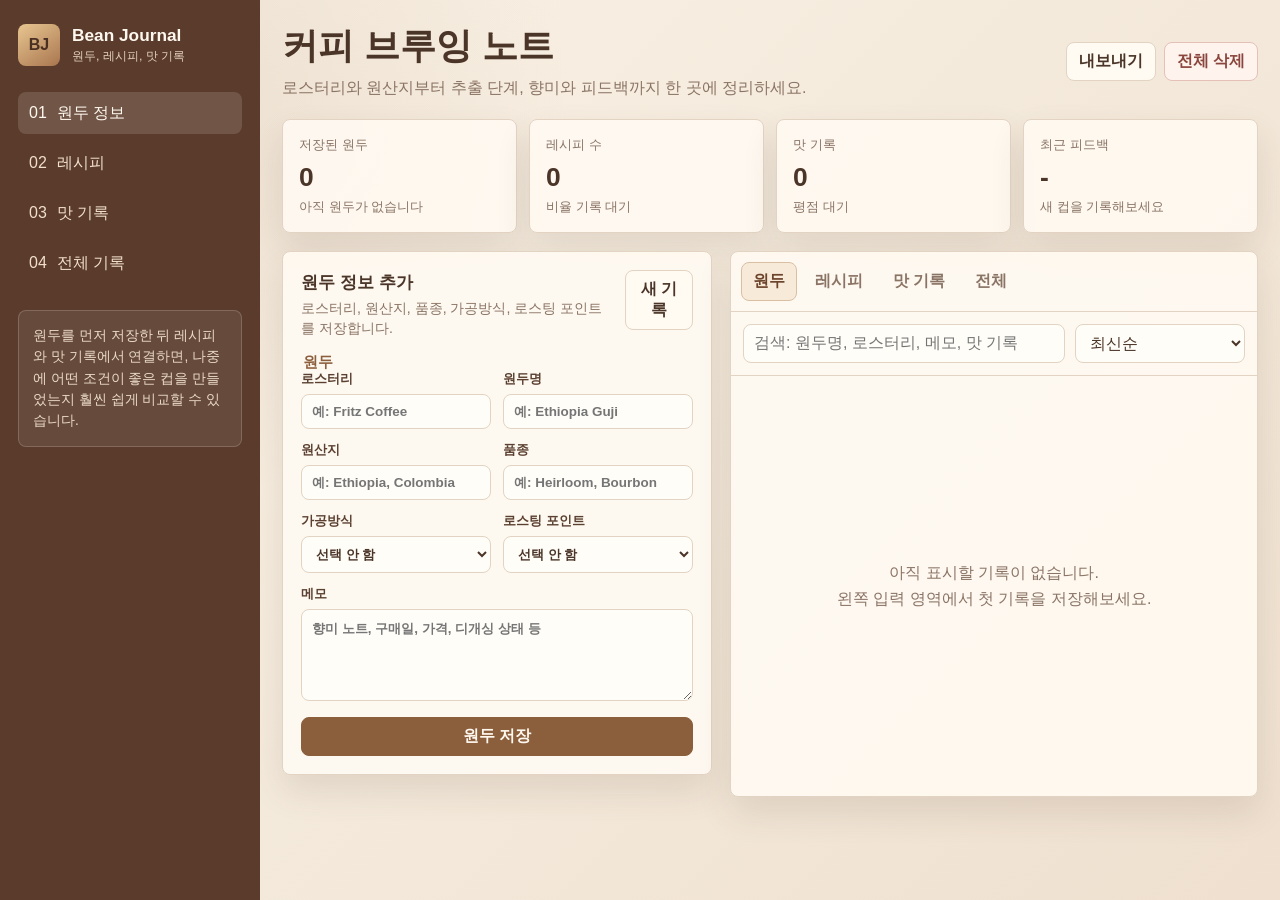
==== index.html @ d9f664e4 "Rename index2.html to index.html" ====
<!DOCTYPE html>
<html lang="ko">
<head>
  <meta charset="UTF-8" />
  <meta name="viewport" content="width=device-width, initial-scale=1.0" />
  <title>Bean Journal - 커피 기록장</title>
  <style>
    :root {
      color-scheme: light;
      --ink: #4b3528;
      --muted: #8a7465;
      --line: #e3d3c2;
      --paper: #fffaf2;
      --wash: #f5ebdd;
      --navy: #5a3b2c;
      --teal: #8b5e3c;
      --green: #6d7b4b;
      --amber: #b8874a;
      --rose: #a96d60;
      --blue: #7d715f;
      --shadow: 0 16px 34px rgba(82, 56, 39, 0.12);
      font-family: "Segoe UI", "Noto Sans KR", Arial, sans-serif;
    }

    * {
      box-sizing: border-box;
    }

    body {
      margin: 0;
      min-height: 100vh;
      background:
        radial-gradient(circle at 12% 10%, rgba(139, 94, 60, 0.12), transparent 30%),
        linear-gradient(135deg, #fbf3e7 0%, #f4eadc 48%, #efe0cf 100%);
      color: var(--ink);
    }

    button,
    input,
    select,
    textarea {
      font: inherit;
    }

    button {
      cursor: pointer;
    }

    .app {
      display: grid;
      grid-template-columns: 260px 1fr;
      min-height: 100vh;
    }

    aside {
      position: sticky;
      top: 0;
      height: 100vh;
      padding: 24px 18px;
      background: var(--navy);
      color: #fff8ef;
    }

    .brand {
      display: flex;
      align-items: center;
      gap: 12px;
      margin-bottom: 26px;
    }

    .brand-mark {
      display: grid;
      place-items: center;
      width: 42px;
      height: 42px;
      border-radius: 8px;
      background: linear-gradient(145deg, #e8c691, #a9764f);
      color: #4a3022;
      font-weight: 900;
    }

    .brand strong {
      display: block;
      font-size: 1.08rem;
    }

    .brand span {
      display: block;
      margin-top: 2px;
      color: #e4d1be;
      font-size: 0.78rem;
    }

    nav {
      display: grid;
      gap: 8px;
    }

    .nav-button {
      display: grid;
      grid-template-columns: 28px 1fr;
      align-items: center;
      width: 100%;
      min-height: 42px;
      border: 0;
      border-radius: 8px;
      padding: 9px 11px;
      background: transparent;
      color: #f1dfcc;
      text-align: left;
    }

    .nav-button:hover,
    .nav-button.active {
      background: rgba(255, 248, 239, 0.14);
      color: #fff8ef;
    }

    .side-note {
      margin-top: 26px;
      padding: 14px;
      border: 1px solid rgba(255, 248, 239, 0.18);
      border-radius: 8px;
      background: rgba(255, 248, 239, 0.08);
      color: #ead9c7;
      font-size: 0.86rem;
      line-height: 1.55;
    }

    main {
      min-width: 0;
      padding: 22px;
    }

    .topbar {
      display: grid;
      grid-template-columns: 1fr auto;
      gap: 16px;
      align-items: center;
      margin-bottom: 18px;
    }

    h1,
    h2,
    h3,
    p {
      margin-top: 0;
    }

    h1 {
      margin-bottom: 5px;
      font-size: clamp(1.65rem, 3vw, 2.25rem);
      letter-spacing: 0;
    }

    .subtitle {
      margin-bottom: 0;
      color: var(--muted);
      line-height: 1.55;
    }

    .actions {
      display: flex;
      flex-wrap: wrap;
      justify-content: flex-end;
      gap: 8px;
    }

    .button {
      min-height: 38px;
      border: 1px solid var(--line);
      border-radius: 8px;
      padding: 8px 12px;
      background: var(--paper);
      color: var(--ink);
      font-weight: 700;
    }

    .button.primary {
      border-color: var(--teal);
      background: var(--teal);
      color: #fff8ef;
    }

    .button.danger {
      border-color: #e4c0b8;
      background: #fff3ee;
      color: #8a463c;
    }

    .dashboard {
      display: grid;
      grid-template-columns: repeat(4, minmax(0, 1fr));
      gap: 12px;
      margin-bottom: 18px;
    }

    .metric {
      min-height: 104px;
      padding: 16px;
      border: 1px solid var(--line);
      border-radius: 8px;
      background: rgba(255, 250, 242, 0.9);
      box-shadow: var(--shadow);
    }

    .metric span {
      display: block;
      color: var(--muted);
      font-size: 0.82rem;
    }

    .metric strong {
      display: block;
      margin-top: 8px;
      font-size: 1.65rem;
    }

    .metric small {
      display: block;
      margin-top: 5px;
      color: var(--muted);
      line-height: 1.35;
    }

    .workspace {
      display: grid;
      grid-template-columns: minmax(320px, 430px) 1fr;
      gap: 18px;
      align-items: start;
    }

    .panel,
    .list-panel {
      border: 1px solid var(--line);
      border-radius: 8px;
      background: rgba(255, 250, 242, 0.94);
      box-shadow: var(--shadow);
    }

    .panel {
      padding: 18px;
    }

    .panel-header {
      display: flex;
      align-items: flex-start;
      justify-content: space-between;
      gap: 12px;
      margin-bottom: 14px;
    }

    .panel-header h2 {
      margin-bottom: 4px;
      font-size: 1.08rem;
    }

    .panel-header p {
      margin-bottom: 0;
      color: var(--muted);
      font-size: 0.88rem;
      line-height: 1.45;
    }

    form {
      display: grid;
      gap: 16px;
    }

    fieldset {
      display: grid;
      grid-template-columns: repeat(2, minmax(0, 1fr));
      gap: 12px;
      margin: 0;
      padding: 0;
      border: 0;
    }

    legend {
      grid-column: 1 / -1;
      margin-bottom: -2px;
      color: var(--teal);
      font-weight: 800;
      font-size: 0.92rem;
    }

    label {
      display: grid;
      gap: 6px;
      color: #5b4031;
      font-size: 0.84rem;
      font-weight: 700;
    }

    input,
    select,
    textarea {
      width: 100%;
      border: 1px solid var(--line);
      border-radius: 8px;
      padding: 9px 10px;
      background: #fffdf8;
      color: var(--ink);
      outline: none;
    }

    textarea {
      min-height: 92px;
      resize: vertical;
      line-height: 1.5;
    }

    input:focus,
    select:focus,
    textarea:focus {
      border-color: var(--teal);
      box-shadow: 0 0 0 3px rgba(139, 94, 60, 0.14);
    }

    .wide {
      grid-column: 1 / -1;
    }

    .range-row {
      display: grid;
      grid-template-columns: 1fr 44px;
      gap: 10px;
      align-items: center;
    }

    .grind-row {
      display: grid;
      grid-template-columns: 1fr 24px 1fr auto;
      gap: 8px;
      align-items: center;
    }

    .grind-row span {
      color: var(--muted);
      font-weight: 800;
    }

    .grind-row .tilde {
      text-align: center;
    }

    input[type="range"] {
      padding: 0;
      accent-color: var(--teal);
    }

    .step-builder {
      display: grid;
      gap: 10px;
    }

    .step-row {
      display: grid;
      grid-template-columns: 96px 96px 1fr 38px;
      gap: 8px;
      align-items: center;
    }

    .step-row input {
      min-width: 0;
    }

    .step-preview {
      min-height: 48px;
      border: 1px dashed #d9bfa4;
      border-radius: 8px;
      padding: 10px;
      background: #fff7ec;
      color: var(--muted);
      font-size: 0.86rem;
      line-height: 1.55;
      white-space: pre-line;
    }

    .step-tools {
      display: flex;
      flex-wrap: wrap;
      gap: 8px;
    }

    .tabs {
      display: flex;
      gap: 6px;
      padding: 10px;
      border-bottom: 1px solid var(--line);
    }

    .tab {
      border: 1px solid transparent;
      border-radius: 8px;
      padding: 8px 11px;
      background: transparent;
      color: var(--muted);
      font-weight: 800;
    }

    .tab.active {
      border-color: #d9bfa4;
      background: #f8ead8;
      color: #6c442c;
    }

    .list-tools {
      display: grid;
      grid-template-columns: 1fr 170px;
      gap: 10px;
      padding: 12px;
      border-bottom: 1px solid var(--line);
    }

    .entry-list {
      display: grid;
      gap: 10px;
      padding: 12px;
      max-height: calc(100vh - 302px);
      min-height: 420px;
      overflow: auto;
    }

    .entry {
      display: grid;
      gap: 10px;
      border: 1px solid var(--line);
      border-radius: 8px;
      padding: 13px;
      background: #fffaf2;
    }

    .entry-top {
      display: flex;
      align-items: flex-start;
      justify-content: space-between;
      gap: 12px;
    }

    .entry h3 {
      margin-bottom: 4px;
      font-size: 1rem;
    }

    .entry p {
      margin-bottom: 0;
      color: var(--muted);
      font-size: 0.88rem;
      line-height: 1.5;
    }

    .steps-output {
      white-space: pre-line;
    }

    .tags {
      display: flex;
      flex-wrap: wrap;
      gap: 6px;
    }

    .tag {
      border-radius: 999px;
      padding: 4px 8px;
      background: #f4eadc;
      color: #6a4d3b;
      font-size: 0.75rem;
      font-weight: 800;
    }

    .tag.green {
      background: #eef2e4;
      color: #5f6e3f;
    }

    .tag.amber {
      background: #fff1dc;
      color: #8d5d22;
    }

    .tag.rose {
      background: #fff0eb;
      color: #955448;
    }

    .entry-actions {
      display: flex;
      flex-wrap: wrap;
      justify-content: flex-end;
      gap: 6px;
    }

    .mini-button {
      min-width: 34px;
      min-height: 32px;
      border: 1px solid var(--line);
      border-radius: 8px;
      background: var(--paper);
      color: #5a3b2c;
      font-weight: 800;
    }

    .empty {
      display: grid;
      place-items: center;
      min-height: 280px;
      padding: 26px;
      color: var(--muted);
      text-align: center;
      line-height: 1.6;
    }

    .hidden {
      display: none !important;
    }

    @media (max-width: 1120px) {
      .app {
        grid-template-columns: 1fr;
      }

      aside {
        position: static;
        height: auto;
      }

      nav {
        grid-template-columns: repeat(4, minmax(0, 1fr));
      }

      .side-note {
        display: none;
      }

      .workspace {
        grid-template-columns: 1fr;
      }

      .entry-list {
        max-height: none;
      }
    }

    @media (max-width: 760px) {
      main {
        padding: 16px;
      }

      .topbar,
      .dashboard,
      .list-tools,
      fieldset,
      .grind-row,
      .step-row {
        grid-template-columns: 1fr;
      }

      nav {
        grid-template-columns: repeat(2, minmax(0, 1fr));
      }

      .actions {
        justify-content: stretch;
      }

      .button,
      .nav-button {
        width: 100%;
      }
    }
  </style>
</head>
<body>
  <div class="app">
    <aside>
      <div class="brand">
        <div class="brand-mark">BJ</div>
        <div>
          <strong>Bean Journal</strong>
          <span>원두, 레시피, 맛 기록</span>
        </div>
      </div>
      <nav aria-label="기록 유형">
        <button class="nav-button active" type="button" data-view="beans"><span>01</span><span>원두 정보</span></button>
        <button class="nav-button" type="button" data-view="recipes"><span>02</span><span>레시피</span></button>
        <button class="nav-button" type="button" data-view="tastings"><span>03</span><span>맛 기록</span></button>
        <button class="nav-button" type="button" data-view="all"><span>04</span><span>전체 기록</span></button>
      </nav>
      <div class="side-note">
        원두를 먼저 저장한 뒤 레시피와 맛 기록에서 연결하면, 나중에 어떤 조건이 좋은 컵을 만들었는지 훨씬 쉽게 비교할 수 있습니다.
      </div>
    </aside>

    <main>
      <div class="topbar">
        <div>
          <h1>커피 브루잉 노트</h1>
          <p class="subtitle">로스터리와 원산지부터 추출 단계, 향미와 피드백까지 한 곳에 정리하세요.</p>
        </div>
        <div class="actions">
          <button class="button" type="button" id="exportButton">내보내기</button>
          <button class="button danger" type="button" id="clearButton">전체 삭제</button>
        </div>
      </div>

      <section class="dashboard" aria-label="요약">
        <div class="metric">
          <span>저장된 원두</span>
          <strong id="beanCount">0</strong>
          <small id="latestBean">아직 원두가 없습니다</small>
        </div>
        <div class="metric">
          <span>레시피 수</span>
          <strong id="recipeCount">0</strong>
          <small id="favoriteRatio">비율 기록 대기</small>
        </div>
        <div class="metric">
          <span>맛 기록</span>
          <strong id="tastingCount">0</strong>
          <small id="avgScore">평점 대기</small>
        </div>
        <div class="metric">
          <span>최근 피드백</span>
          <strong id="latestScore">-</strong>
          <small id="latestFeedback">새 컵을 기록해보세요</small>
        </div>
      </section>

      <section class="workspace">
        <section class="panel" id="formPanel">
          <div class="panel-header">
            <div>
              <h2 id="formTitle">원두 정보 추가</h2>
              <p id="formHelp">로스터리, 원산지, 품종, 가공방식, 로스팅 포인트를 저장합니다.</p>
            </div>
            <button class="button" type="button" id="newButton">새 기록</button>
          </div>

          <form id="beanForm" data-form="beans">
            <fieldset>
              <legend>원두</legend>
              <label>로스터리
                <input name="roastery" required placeholder="예: Fritz Coffee" />
              </label>
              <label>원두명
                <input name="beanName" required placeholder="예: Ethiopia Guji" />
              </label>
              <label>원산지
                <input name="origin" placeholder="예: Ethiopia, Colombia" />
              </label>
              <label>품종
                <input name="variety" placeholder="예: Heirloom, Bourbon" />
              </label>
              <label>가공방식
                <select name="process">
                  <option value="">선택 안 함</option>
                  <option>Washed</option>
                  <option>Natural</option>
                  <option>Honey</option>
                  <option>Anaerobic</option>
                  <option>Carbonic Maceration</option>
                  <option>Blend</option>
                </select>
              </label>
              <label>로스팅 포인트
                <select name="roastPoint">
                  <option value="">선택 안 함</option>
                  <option>Light</option>
                  <option>Light-Medium</option>
                  <option>Medium</option>
                  <option>Medium-Dark</option>
                  <option>Dark</option>
                </select>
              </label>
              <label class="wide">메모
                <textarea name="notes" placeholder="향미 노트, 구매일, 가격, 디개싱 상태 등"></textarea>
              </label>
            </fieldset>
            <button class="button primary" type="submit">원두 저장</button>
          </form>

          <form id="recipeForm" data-form="recipes" class="hidden">
            <fieldset>
              <legend>추출 조건</legend>
              <label class="wide">연결 원두
                <select name="beanId" id="recipeBeanSelect"></select>
              </label>
              <label>드리퍼
                <input name="dripper" required placeholder="예: V60, Origami" />
              </label>
              <label>필터
                <input name="filter" placeholder="예: Cafec Abaca" />
              </label>
              <label>원두량 g
                <input name="coffeeDose" type="number" min="0" step="0.1" placeholder="15" />
              </label>
              <label>물량 g
                <input name="waterAmount" type="number" min="0" step="1" placeholder="240" />
              </label>
              <label>비율
                <input name="ratio" id="ratioInput" placeholder="원두량과 물량 입력 시 자동 계산" readonly />
              </label>
              <label>분쇄도
                <div class="grind-row">
                  <input name="grindMin" type="number" min="0" step="10" placeholder="000" aria-label="최소 마이크론" />
                  <span class="tilde">~</span>
                  <input name="grindMax" type="number" min="0" step="10" placeholder="000" aria-label="최대 마이크론" />
                  <span>마이크론</span>
                </div>
              </label>
              <label>물온도 C
                <input name="waterTemp" type="number" min="0" max="100" step="1" placeholder="92" />
              </label>
              <div class="wide step-builder">
                <label>추출 단계</label>
                <div id="recipeSteps"></div>
                <div class="step-tools">
                  <button class="button" type="button" id="addStepButton">단계 추가</button>
                </div>
                <div class="step-preview" id="stepsPreview">시간과 물양을 입력하면 추출 단계가 자동으로 만들어집니다.</div>
                <textarea name="steps" id="stepsText" class="hidden"></textarea>
              </div>
            </fieldset>
            <button class="button primary" type="submit">레시피 저장</button>
          </form>

          <form id="tastingForm" data-form="tastings" class="hidden">
            <fieldset>
              <legend>맛과 피드백</legend>
              <label>연결 원두
                <select name="beanId" id="tastingBeanSelect"></select>
              </label>
              <label>연결 레시피
                <select name="recipeId" id="tastingRecipeSelect"></select>
              </label>
              <label>추출일
                <input name="date" type="date" />
              </label>
              <label>평점
                <div class="range-row">
                  <input name="score" type="range" min="1" max="10" value="7" id="scoreRange" />
                  <strong id="scoreValue">7</strong>
                </div>
              </label>
              <label class="wide">맛 기록
                <textarea name="flavor" required placeholder="산미, 단맛, 바디, 후미, 향미를 자유롭게 기록"></textarea>
              </label>
              <label class="wide">피드백
                <textarea name="feedback" placeholder="다음 추출에서 바꿀 점: 분쇄도, 온도, 물줄기, 비율 등"></textarea>
              </label>
            </fieldset>
            <button class="button primary" type="submit">맛 기록 저장</button>
          </form>
        </section>

        <section class="list-panel">
          <div class="tabs" role="tablist" aria-label="목록 필터">
            <button class="tab active" type="button" data-tab="beans">원두</button>
            <button class="tab" type="button" data-tab="recipes">레시피</button>
            <button class="tab" type="button" data-tab="tastings">맛 기록</button>
            <button class="tab" type="button" data-tab="all">전체</button>
          </div>
          <div class="list-tools">
            <input id="searchInput" type="search" placeholder="검색: 원두명, 로스터리, 메모, 맛 기록" />
            <select id="sortSelect">
              <option value="newest">최신순</option>
              <option value="oldest">오래된순</option>
              <option value="score">평점 높은순</option>
              <option value="name">이름순</option>
            </select>
          </div>
          <div class="entry-list" id="entryList"></div>
        </section>
      </section>
    </main>
  </div>

  <script>
    const STORAGE_KEY = "bean-journal-v1";

    const initialData = {
      beans: [],
      recipes: [],
      tastings: []
    };

    let state = loadState();
    let activeView = "beans";
    let editing = { type: null, id: null };

    const forms = {
      beans: document.getElementById("beanForm"),
      recipes: document.getElementById("recipeForm"),
      tastings: document.getElementById("tastingForm")
    };

    const recipeSteps = document.getElementById("recipeSteps");
    const stepsText = document.getElementById("stepsText");
    const stepsPreview = document.getElementById("stepsPreview");

    const formText = {
      beans: {
        title: "원두 정보 추가",
        help: "로스터리, 원산지, 품종, 가공방식, 로스팅 포인트를 저장합니다."
      },
      recipes: {
        title: "레시피 추가",
        help: "드리퍼, 필터, 비율, 분쇄도, 물온도와 추출 단계를 기록합니다."
      },
      tastings: {
        title: "맛 기록 추가",
        help: "추출 결과의 맛, 평점, 다음에 바꿀 피드백을 남깁니다."
      },
      all: {
        title: "전체 기록 보기",
        help: "왼쪽 메뉴에서 기록 유형을 선택해 새 항목을 추가할 수 있습니다."
      }
    };

    function loadState() {
      try {
        const saved = JSON.parse(localStorage.getItem(STORAGE_KEY));
        return saved ? { ...initialData, ...saved } : structuredClone(initialData);
      } catch {
        return structuredClone(initialData);
      }
    }

    function saveState() {
      localStorage.setItem(STORAGE_KEY, JSON.stringify(state));
    }

    function uid() {
      return `${Date.now()}-${Math.random().toString(16).slice(2)}`;
    }

    function getBean(id) {
      return state.beans.find((bean) => bean.id === id);
    }

    function getRecipe(id) {
      return state.recipes.find((recipe) => recipe.id === id);
    }

    function getBeanLabel(id) {
      const bean = getBean(id);
      return bean ? `${bean.roastery} · ${bean.beanName}` : "연결 원두 없음";
    }

    function setActiveView(view) {
      activeView = view;
      document.querySelectorAll(".nav-button").forEach((button) => {
        button.classList.toggle("active", button.dataset.view === view);
      });
      document.querySelectorAll(".tab").forEach((button) => {
        button.classList.toggle("active", button.dataset.tab === view);
      });

      const formView = view === "all" ? "beans" : view;
      Object.entries(forms).forEach(([type, form]) => {
        form.classList.toggle("hidden", type !== formView || view === "all");
      });

      document.getElementById("formTitle").textContent = formText[view].title;
      document.getElementById("formHelp").textContent = formText[view].help;
      document.getElementById("newButton").classList.toggle("hidden", view === "all");
      editing = { type: null, id: null };
      resetForms();
      render();
    }

    function resetForms() {
      Object.values(forms).forEach((form) => form.reset());
      document.getElementById("scoreRange").value = 7;
      document.getElementById("scoreValue").textContent = "7";
      forms.tastings.elements.date.valueAsDate = new Date();
      setRecipeSteps([{ time: "0:00", water: "", note: "뜸" }]);
      editing = { type: null, id: null };
      updateSelects();
      updateSubmitLabels();
    }

    function createStepRow(step = {}) {
      const row = document.createElement("div");
      row.className = "step-row";
      row.innerHTML = `
        <input type="text" inputmode="numeric" data-step-time placeholder="시간 0:30" value="${escapeHtml(step.time || "")}" aria-label="단계 시간" />
        <input type="number" min="0" step="1" data-step-water placeholder="물양 g" value="${escapeHtml(step.water || "")}" aria-label="단계 물양" />
        <input type="text" data-step-note placeholder="메모 선택: 뜸, 1차 푸어" value="${escapeHtml(step.note || "")}" aria-label="단계 메모" />
        <button class="mini-button" type="button" data-action="remove-step" title="단계 삭제">삭제</button>
      `;
      recipeSteps.appendChild(row);
      updateStepsPreview();
    }

    function setRecipeSteps(steps = []) {
      recipeSteps.innerHTML = "";
      const normalized = steps.length ? steps : [{ time: "0:00", water: "", note: "뜸" }];
      normalized.forEach(createStepRow);
      updateStepsPreview();
    }

    function collectRecipeSteps() {
      return [...recipeSteps.querySelectorAll(".step-row")]
        .map((row) => ({
          time: row.querySelector("[data-step-time]").value.trim(),
          water: row.querySelector("[data-step-water]").value.trim(),
          note: row.querySelector("[data-step-note]").value.trim()
        }))
        .filter((step) => step.time || step.water || step.note);
    }

    function stepToText(step, index) {
      const time = step.time || `단계 ${index + 1}`;
      const water = step.water ? `${step.water}g` : "물양 미입력";
      const note = step.note ? ` ${step.note}` : "";
      return `${time} ${water}${note}`;
    }

    function stepsToText(steps) {
      return steps.map(stepToText).join("\n");
    }

    function updateStepsPreview() {
      const steps = collectRecipeSteps();
      const text = stepsToText(steps);
      stepsText.value = text;
      stepsPreview.textContent = text || "시간과 물양을 입력하면 추출 단계가 자동으로 만들어집니다.";
    }

    function parseStepsText(text = "") {
      return text.split(/\n+/)
        .map((line) => line.trim())
        .filter(Boolean)
        .map((line) => {
          const timeMatch = line.match(/^(\d{1,2}:\d{2}|\d{1,2})/);
          const waterMatch = line.match(/(\d+(?:\.\d+)?)\s*g/i);
          const time = timeMatch ? timeMatch[1] : "";
          const water = waterMatch ? waterMatch[1] : "";
          const note = line
            .replace(timeMatch?.[0] || "", "")
            .replace(waterMatch?.[0] || "", "")
            .trim();
          return { time, water, note };
        });
    }

    function updateSubmitLabels() {
      forms.beans.querySelector("[type='submit']").textContent = editing.type === "beans" ? "원두 수정" : "원두 저장";
      forms.recipes.querySelector("[type='submit']").textContent = editing.type === "recipes" ? "레시피 수정" : "레시피 저장";
      forms.tastings.querySelector("[type='submit']").textContent = editing.type === "tastings" ? "맛 기록 수정" : "맛 기록 저장";
    }

    function updateSelects() {
      const beanOptions = state.beans.map((bean) => `<option value="${bean.id}">${escapeHtml(bean.roastery)} · ${escapeHtml(bean.beanName)}</option>`).join("");
      const emptyBean = `<option value="">원두 선택</option>`;
      document.getElementById("recipeBeanSelect").innerHTML = emptyBean + beanOptions;
      document.getElementById("tastingBeanSelect").innerHTML = emptyBean + beanOptions;

      const recipeOptions = state.recipes.map((recipe) => {
        const bean = getBeanLabel(recipe.beanId);
        return `<option value="${recipe.id}">${escapeHtml(recipe.dripper)} · ${escapeHtml(bean)}</option>`;
      }).join("");
      document.getElementById("tastingRecipeSelect").innerHTML = `<option value="">레시피 선택</option>` + recipeOptions;
    }

    function formToObject(form) {
      const data = Object.fromEntries(new FormData(form).entries());
      Object.keys(data).forEach((key) => {
        if (typeof data[key] === "string") data[key] = data[key].trim();
      });
      return data;
    }

    function calculateRatio(coffeeDose, waterAmount) {
      const coffee = Number(coffeeDose);
      const water = Number(waterAmount);
      if (!coffee || !water || coffee <= 0 || water <= 0) return "";
      const ratio = water / coffee;
      return `1:${Number.isInteger(ratio) ? ratio : ratio.toFixed(1)}`;
    }

    function formatGrindSize(grindMin, grindMax) {
      if (grindMin && grindMax) return `${grindMin}~${grindMax} 마이크론`;
      if (grindMin) return `${grindMin} 마이크론 이상`;
      if (grindMax) return `${grindMax} 마이크론 이하`;
      return "";
    }

    function parseGrindSize(grindSize = "") {
      const values = String(grindSize).match(/\d+/g) || [];
      return {
        grindMin: values[0] || "",
        grindMax: values[1] || values[0] || ""
      };
    }

    function updateRecipeDerivedFields() {
      const form = forms.recipes;
      form.elements.ratio.value = calculateRatio(form.elements.coffeeDose.value, form.elements.waterAmount.value);
    }

    function upsert(type, payload) {
      if (editing.type === type && editing.id) {
        state[type] = state[type].map((item) => item.id === editing.id ? { ...item, ...payload, updatedAt: new Date().toISOString() } : item);
      } else {
        state[type].unshift({ id: uid(), ...payload, createdAt: new Date().toISOString(), updatedAt: new Date().toISOString() });
      }
      saveState();
      resetForms();
      render();
    }

    function handleBeanSubmit(event) {
      event.preventDefault();
      upsert("beans", formToObject(event.currentTarget));
    }

    function handleRecipeSubmit(event) {
      event.preventDefault();
      updateRecipeDerivedFields();
      updateStepsPreview();
      const recipeStepList = collectRecipeSteps();
      const hasUsableStep = recipeStepList.some((step) => step.time && step.water);
      if (!hasUsableStep) {
        alert("추출 단계에 시간과 물양을 최소 1개 이상 입력해주세요.");
        return;
      }
      const payload = formToObject(event.currentTarget);
      payload.recipeSteps = recipeStepList;
      payload.steps = stepsToText(recipeStepList);
      payload.ratio = calculateRatio(payload.coffeeDose, payload.waterAmount);
      payload.grindSize = formatGrindSize(payload.grindMin, payload.grindMax);
      payload.brewTime = "";
      upsert("recipes", payload);
    }

    function handleTastingSubmit(event) {
      event.preventDefault();
      upsert("tastings", formToObject(event.currentTarget));
    }

    function editItem(type, id) {
      const item = state[type].find((entry) => entry.id === id);
      if (!item) return;
      setActiveView(type);
      editing = { type, id };
      updateSubmitLabels();
      const form = forms[type];
      Object.entries(item).forEach(([key, value]) => {
        if (form.elements[key]) form.elements[key].value = value;
      });
      if (type === "recipes") {
        if ((!form.elements.grindMin.value && !form.elements.grindMax.value) && item.grindSize) {
          const parsedGrind = parseGrindSize(item.grindSize);
          form.elements.grindMin.value = parsedGrind.grindMin;
          form.elements.grindMax.value = parsedGrind.grindMax;
        }
        updateRecipeDerivedFields();
        setRecipeSteps(item.recipeSteps || parseStepsText(item.steps));
      }
      if (type === "tastings") {
        document.getElementById("scoreValue").textContent = form.elements.score.value;
      }
      window.scrollTo({ top: 0, behavior: "smooth" });
    }

    function deleteItem(type, id) {
      const label = type === "beans" ? "원두" : type === "recipes" ? "레시피" : "맛 기록";
      if (!confirm(`${label} 기록을 삭제할까요?`)) return;
      state[type] = state[type].filter((item) => item.id !== id);
      if (type === "beans") {
        state.recipes = state.recipes.map((recipe) => recipe.beanId === id ? { ...recipe, beanId: "" } : recipe);
        state.tastings = state.tastings.map((tasting) => tasting.beanId === id ? { ...tasting, beanId: "" } : tasting);
      }
      if (type === "recipes") {
        state.tastings = state.tastings.map((tasting) => tasting.recipeId === id ? { ...tasting, recipeId: "" } : tasting);
      }
      saveState();
      resetForms();
      render();
    }

    function duplicateRecipe(id) {
      const recipe = getRecipe(id);
      if (!recipe) return;
      const copy = {
        ...recipe,
        id: uid(),
        dripper: `${recipe.dripper} 복사본`,
        createdAt: new Date().toISOString(),
        updatedAt: new Date().toISOString()
      };
      state.recipes.unshift(copy);
      saveState();
      render();
    }

    function escapeHtml(value) {
      return String(value ?? "").replace(/[&<>"']/g, (char) => ({
        "&": "&amp;",
        "<": "&lt;",
        ">": "&gt;",
        '"': "&quot;",
        "'": "&#039;"
      })[char]);
    }

    function visibleItems() {
      const search = document.getElementById("searchInput").value.trim().toLowerCase();
      const sort = document.getElementById("sortSelect").value;
      const types = activeView === "all" ? ["beans", "recipes", "tastings"] : [activeView];
      let items = types.flatMap((type) => state[type].map((item) => ({ ...item, type })));

      if (search) {
        items = items.filter((item) => JSON.stringify(item).toLowerCase().includes(search) || getBeanLabel(item.beanId).toLowerCase().includes(search));
      }

      items.sort((a, b) => {
        if (sort === "oldest") return new Date(a.createdAt) - new Date(b.createdAt);
        if (sort === "name") return itemTitle(a).localeCompare(itemTitle(b), "ko");
        if (sort === "score") return Number(b.score || 0) - Number(a.score || 0);
        return new Date(b.createdAt) - new Date(a.createdAt);
      });

      return items;
    }

    function itemTitle(item) {
      if (item.type === "beans") return `${item.roastery} ${item.beanName}`;
      if (item.type === "recipes") return `${item.dripper} ${getBeanLabel(item.beanId)}`;
      return `${getBeanLabel(item.beanId)} ${item.date || ""}`;
    }

    function renderEntry(item) {
      if (item.type === "beans") {
        return `
          <article class="entry">
            <div class="entry-top">
              <div>
                <h3>${escapeHtml(item.beanName || "이름 없는 원두")}</h3>
                <p>${escapeHtml(item.roastery || "로스터리 미입력")} · ${escapeHtml(item.origin || "원산지 미입력")}</p>
              </div>
              <div class="entry-actions">
                <button class="mini-button" type="button" title="수정" data-action="edit" data-type="beans" data-id="${item.id}">수정</button>
                <button class="mini-button" type="button" title="삭제" data-action="delete" data-type="beans" data-id="${item.id}">삭제</button>
              </div>
            </div>
            <div class="tags">
              ${item.variety ? `<span class="tag">${escapeHtml(item.variety)}</span>` : ""}
              ${item.process ? `<span class="tag green">${escapeHtml(item.process)}</span>` : ""}
              ${item.roastPoint ? `<span class="tag amber">${escapeHtml(item.roastPoint)}</span>` : ""}
            </div>
            ${item.notes ? `<p>${escapeHtml(item.notes)}</p>` : ""}
          </article>
        `;
      }

      if (item.type === "recipes") {
        return `
          <article class="entry">
            <div class="entry-top">
              <div>
                <h3>${escapeHtml(item.dripper || "드리퍼 미입력")} · ${escapeHtml(item.ratio || "비율 미입력")}</h3>
                <p>${escapeHtml(getBeanLabel(item.beanId))}</p>
              </div>
              <div class="entry-actions">
                <button class="mini-button" type="button" title="복사" data-action="duplicate" data-type="recipes" data-id="${item.id}">복사</button>
                <button class="mini-button" type="button" title="수정" data-action="edit" data-type="recipes" data-id="${item.id}">수정</button>
                <button class="mini-button" type="button" title="삭제" data-action="delete" data-type="recipes" data-id="${item.id}">삭제</button>
              </div>
            </div>
            <div class="tags">
              ${item.filter ? `<span class="tag">${escapeHtml(item.filter)}</span>` : ""}
              ${item.coffeeDose ? `<span class="tag green">${escapeHtml(item.coffeeDose)}g 원두</span>` : ""}
              ${item.waterAmount ? `<span class="tag green">${escapeHtml(item.waterAmount)}g 물</span>` : ""}
              ${item.waterTemp ? `<span class="tag amber">${escapeHtml(item.waterTemp)}C</span>` : ""}
            </div>
            <p>${escapeHtml(item.grindSize || "분쇄도 미입력")}</p>
            <p class="steps-output">${escapeHtml(item.steps || "")}</p>
          </article>
        `;
      }

      const recipe = getRecipe(item.recipeId);
      return `
        <article class="entry">
          <div class="entry-top">
            <div>
              <h3>${escapeHtml(getBeanLabel(item.beanId))}</h3>
              <p>${escapeHtml(item.date || "날짜 미입력")} · ${recipe ? escapeHtml(recipe.dripper) : "연결 레시피 없음"}</p>
            </div>
            <div class="entry-actions">
              <button class="mini-button" type="button" title="수정" data-action="edit" data-type="tastings" data-id="${item.id}">수정</button>
              <button class="mini-button" type="button" title="삭제" data-action="delete" data-type="tastings" data-id="${item.id}">삭제</button>
            </div>
          </div>
          <div class="tags">
            <span class="tag rose">평점 ${escapeHtml(item.score || "-")}/10</span>
          </div>
          <p>${escapeHtml(item.flavor || "")}</p>
          ${item.feedback ? `<p>${escapeHtml(item.feedback)}</p>` : ""}
        </article>
      `;
    }

    function renderList() {
      const list = document.getElementById("entryList");
      const items = visibleItems();
      if (!items.length) {
        list.innerHTML = `<div class="empty">아직 표시할 기록이 없습니다.<br />왼쪽 입력 영역에서 첫 기록을 저장해보세요.</div>`;
        return;
      }
      list.innerHTML = items.map(renderEntry).join("");
    }

    function renderStats() {
      document.getElementById("beanCount").textContent = state.beans.length;
      document.getElementById("recipeCount").textContent = state.recipes.length;
      document.getElementById("tastingCount").textContent = state.tastings.length;

      const latestBean = state.beans[0];
      document.getElementById("latestBean").textContent = latestBean ? `${latestBean.roastery} · ${latestBean.beanName}` : "아직 원두가 없습니다";

      const latestRecipe = state.recipes[0];
      document.getElementById("favoriteRatio").textContent = latestRecipe ? `${latestRecipe.ratio || "비율 미입력"} · ${latestRecipe.dripper}` : "비율 기록 대기";

      const scores = state.tastings.map((item) => Number(item.score)).filter(Number.isFinite);
      const average = scores.length ? (scores.reduce((sum, score) => sum + score, 0) / scores.length).toFixed(1) : null;
      document.getElementById("avgScore").textContent = average ? `평균 ${average}/10` : "평점 대기";

      const latestTasting = state.tastings[0];
      document.getElementById("latestScore").textContent = latestTasting ? `${latestTasting.score}/10` : "-";
      document.getElementById("latestFeedback").textContent = latestTasting?.feedback || "새 컵을 기록해보세요";
    }

    function render() {
      updateSelects();
      renderStats();
      renderList();
    }

    function exportData() {
      const blob = new Blob([JSON.stringify(state, null, 2)], { type: "application/json" });
      const url = URL.createObjectURL(blob);
      const link = document.createElement("a");
      link.href = url;
      link.download = `bean-journal-${new Date().toISOString().slice(0, 10)}.json`;
      link.click();
      URL.revokeObjectURL(url);
    }

    function clearAll() {
      if (!confirm("저장된 모든 원두, 레시피, 맛 기록을 삭제할까요?")) return;
      state = structuredClone(initialData);
      saveState();
      resetForms();
      render();
    }

    document.querySelectorAll(".nav-button").forEach((button) => {
      button.addEventListener("click", () => setActiveView(button.dataset.view));
    });

    document.querySelectorAll(".tab").forEach((button) => {
      button.addEventListener("click", () => setActiveView(button.dataset.tab));
    });

    forms.beans.addEventListener("submit", handleBeanSubmit);
    forms.recipes.addEventListener("submit", handleRecipeSubmit);
    forms.tastings.addEventListener("submit", handleTastingSubmit);

    forms.recipes.elements.coffeeDose.addEventListener("input", updateRecipeDerivedFields);
    forms.recipes.elements.waterAmount.addEventListener("input", updateRecipeDerivedFields);

    document.getElementById("scoreRange").addEventListener("input", (event) => {
      document.getElementById("scoreValue").textContent = event.target.value;
    });

    document.getElementById("addStepButton").addEventListener("click", () => {
      createStepRow();
    });

    recipeSteps.addEventListener("input", updateStepsPreview);

    recipeSteps.addEventListener("click", (event) => {
      const button = event.target.closest("[data-action='remove-step']");
      if (!button) return;
      button.closest(".step-row").remove();
      if (!recipeSteps.querySelector(".step-row")) createStepRow();
      updateStepsPreview();
    });

    document.getElementById("newButton").addEventListener("click", resetForms);
    document.getElementById("exportButton").addEventListener("click", exportData);
    document.getElementById("clearButton").addEventListener("click", clearAll);
    document.getElementById("searchInput").addEventListener("input", renderList);
    document.getElementById("sortSelect").addEventListener("change", renderList);

    document.getElementById("entryList").addEventListener("click", (event) => {
      const button = event.target.closest("button[data-action]");
      if (!button) return;
      const { action, type, id } = button.dataset;
      if (action === "edit") editItem(type, id);
      if (action === "delete") deleteItem(type, id);
      if (action === "duplicate") duplicateRecipe(id);
    });

    resetForms();
    render();
  </script>
</body>
</html>
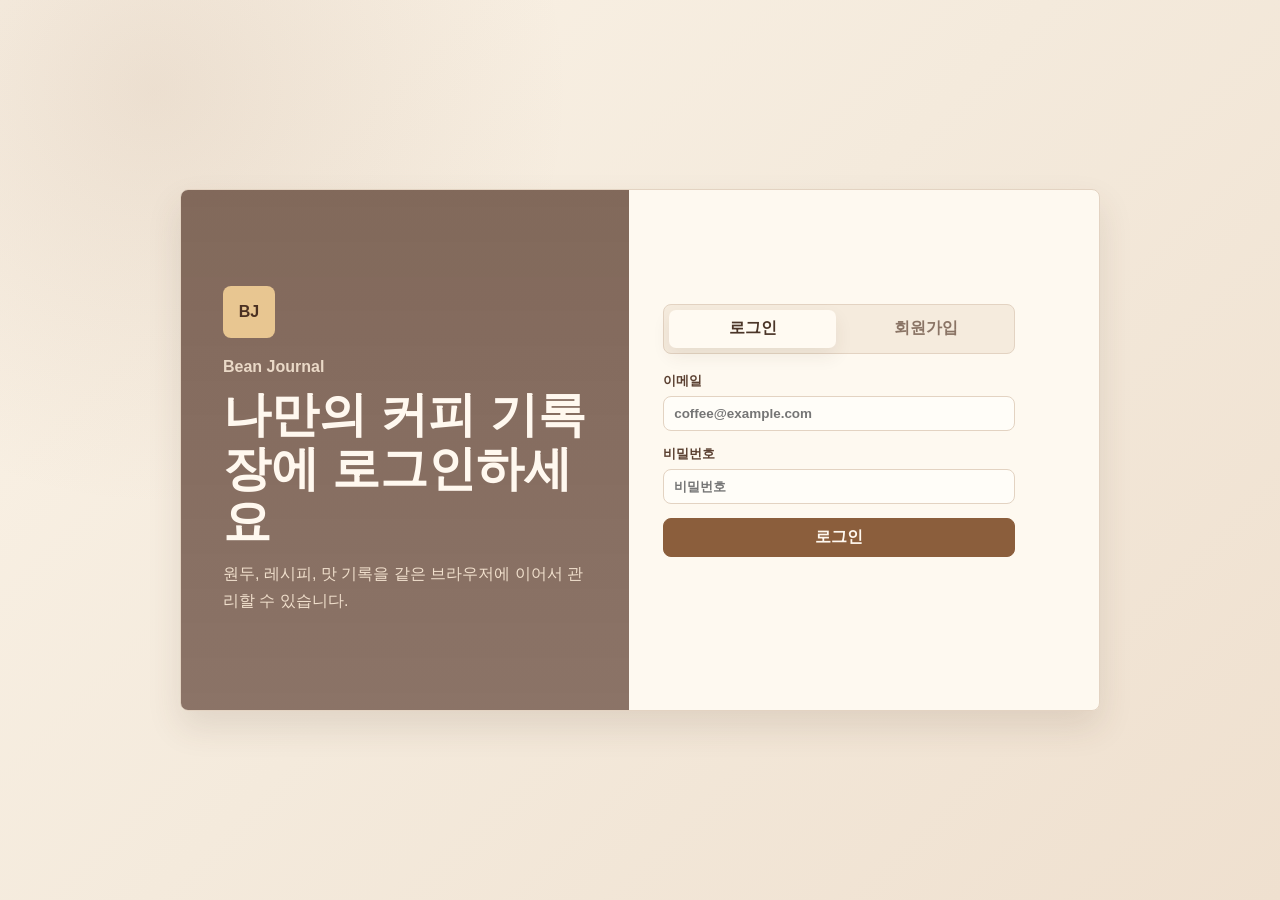
==== commit 74a0cfc5: "Add files via upload" ====
--- a/index.html
+++ b/index.html
@@ -3,575 +3,56 @@
 <head>
   <meta charset="UTF-8" />
   <meta name="viewport" content="width=device-width, initial-scale=1.0" />
-  <title>Bean Journal - 커피 기록장</title>
-  <style>
-    :root {
-      color-scheme: light;
-      --ink: #4b3528;
-      --muted: #8a7465;
-      --line: #e3d3c2;
-      --paper: #fffaf2;
-      --wash: #f5ebdd;
-      --navy: #5a3b2c;
-      --teal: #8b5e3c;
-      --green: #6d7b4b;
-      --amber: #b8874a;
-      --rose: #a96d60;
-      --blue: #7d715f;
-      --shadow: 0 16px 34px rgba(82, 56, 39, 0.12);
-      font-family: "Segoe UI", "Noto Sans KR", Arial, sans-serif;
-    }
-
-    * {
-      box-sizing: border-box;
-    }
-
-    body {
-      margin: 0;
-      min-height: 100vh;
-      background:
-        radial-gradient(circle at 12% 10%, rgba(139, 94, 60, 0.12), transparent 30%),
-        linear-gradient(135deg, #fbf3e7 0%, #f4eadc 48%, #efe0cf 100%);
-      color: var(--ink);
-    }
-
-    button,
-    input,
-    select,
-    textarea {
-      font: inherit;
-    }
-
-    button {
-      cursor: pointer;
-    }
-
-    .app {
-      display: grid;
-      grid-template-columns: 260px 1fr;
-      min-height: 100vh;
-    }
-
-    aside {
-      position: sticky;
-      top: 0;
-      height: 100vh;
-      padding: 24px 18px;
-      background: var(--navy);
-      color: #fff8ef;
-    }
-
-    .brand {
-      display: flex;
-      align-items: center;
-      gap: 12px;
-      margin-bottom: 26px;
-    }
-
-    .brand-mark {
-      display: grid;
-      place-items: center;
-      width: 42px;
-      height: 42px;
-      border-radius: 8px;
-      background: linear-gradient(145deg, #e8c691, #a9764f);
-      color: #4a3022;
-      font-weight: 900;
-    }
-
-    .brand strong {
-      display: block;
-      font-size: 1.08rem;
-    }
-
-    .brand span {
-      display: block;
-      margin-top: 2px;
-      color: #e4d1be;
-      font-size: 0.78rem;
-    }
-
-    nav {
-      display: grid;
-      gap: 8px;
-    }
-
-    .nav-button {
-      display: grid;
-      grid-template-columns: 28px 1fr;
-      align-items: center;
-      width: 100%;
-      min-height: 42px;
-      border: 0;
-      border-radius: 8px;
-      padding: 9px 11px;
-      background: transparent;
-      color: #f1dfcc;
-      text-align: left;
-    }
-
-    .nav-button:hover,
-    .nav-button.active {
-      background: rgba(255, 248, 239, 0.14);
-      color: #fff8ef;
-    }
-
-    .side-note {
-      margin-top: 26px;
-      padding: 14px;
-      border: 1px solid rgba(255, 248, 239, 0.18);
-      border-radius: 8px;
-      background: rgba(255, 248, 239, 0.08);
-      color: #ead9c7;
-      font-size: 0.86rem;
-      line-height: 1.55;
-    }
-
-    main {
-      min-width: 0;
-      padding: 22px;
-    }
-
-    .topbar {
-      display: grid;
-      grid-template-columns: 1fr auto;
-      gap: 16px;
-      align-items: center;
-      margin-bottom: 18px;
-    }
-
-    h1,
-    h2,
-    h3,
-    p {
-      margin-top: 0;
-    }
-
-    h1 {
-      margin-bottom: 5px;
-      font-size: clamp(1.65rem, 3vw, 2.25rem);
-      letter-spacing: 0;
-    }
-
-    .subtitle {
-      margin-bottom: 0;
-      color: var(--muted);
-      line-height: 1.55;
-    }
-
-    .actions {
-      display: flex;
-      flex-wrap: wrap;
-      justify-content: flex-end;
-      gap: 8px;
-    }
-
-    .button {
-      min-height: 38px;
-      border: 1px solid var(--line);
-      border-radius: 8px;
-      padding: 8px 12px;
-      background: var(--paper);
-      color: var(--ink);
-      font-weight: 700;
-    }
-
-    .button.primary {
-      border-color: var(--teal);
-      background: var(--teal);
-      color: #fff8ef;
-    }
-
-    .button.danger {
-      border-color: #e4c0b8;
-      background: #fff3ee;
-      color: #8a463c;
-    }
-
-    .dashboard {
-      display: grid;
-      grid-template-columns: repeat(4, minmax(0, 1fr));
-      gap: 12px;
-      margin-bottom: 18px;
-    }
-
-    .metric {
-      min-height: 104px;
-      padding: 16px;
-      border: 1px solid var(--line);
-      border-radius: 8px;
-      background: rgba(255, 250, 242, 0.9);
-      box-shadow: var(--shadow);
-    }
-
-    .metric span {
-      display: block;
-      color: var(--muted);
-      font-size: 0.82rem;
-    }
-
-    .metric strong {
-      display: block;
-      margin-top: 8px;
-      font-size: 1.65rem;
-    }
-
-    .metric small {
-      display: block;
-      margin-top: 5px;
-      color: var(--muted);
-      line-height: 1.35;
-    }
-
-    .workspace {
-      display: grid;
-      grid-template-columns: minmax(320px, 430px) 1fr;
-      gap: 18px;
-      align-items: start;
-    }
-
-    .panel,
-    .list-panel {
-      border: 1px solid var(--line);
-      border-radius: 8px;
-      background: rgba(255, 250, 242, 0.94);
-      box-shadow: var(--shadow);
-    }
-
-    .panel {
-      padding: 18px;
-    }
-
-    .panel-header {
-      display: flex;
-      align-items: flex-start;
-      justify-content: space-between;
-      gap: 12px;
-      margin-bottom: 14px;
-    }
-
-    .panel-header h2 {
-      margin-bottom: 4px;
-      font-size: 1.08rem;
-    }
-
-    .panel-header p {
-      margin-bottom: 0;
-      color: var(--muted);
-      font-size: 0.88rem;
-      line-height: 1.45;
-    }
-
-    form {
-      display: grid;
-      gap: 16px;
-    }
-
-    fieldset {
-      display: grid;
-      grid-template-columns: repeat(2, minmax(0, 1fr));
-      gap: 12px;
-      margin: 0;
-      padding: 0;
-      border: 0;
-    }
-
-    legend {
-      grid-column: 1 / -1;
-      margin-bottom: -2px;
-      color: var(--teal);
-      font-weight: 800;
-      font-size: 0.92rem;
-    }
-
-    label {
-      display: grid;
-      gap: 6px;
-      color: #5b4031;
-      font-size: 0.84rem;
-      font-weight: 700;
-    }
-
-    input,
-    select,
-    textarea {
-      width: 100%;
-      border: 1px solid var(--line);
-      border-radius: 8px;
-      padding: 9px 10px;
-      background: #fffdf8;
-      color: var(--ink);
-      outline: none;
-    }
-
-    textarea {
-      min-height: 92px;
-      resize: vertical;
-      line-height: 1.5;
-    }
-
-    input:focus,
-    select:focus,
-    textarea:focus {
-      border-color: var(--teal);
-      box-shadow: 0 0 0 3px rgba(139, 94, 60, 0.14);
-    }
-
-    .wide {
-      grid-column: 1 / -1;
-    }
-
-    .range-row {
-      display: grid;
-      grid-template-columns: 1fr 44px;
-      gap: 10px;
-      align-items: center;
-    }
-
-    .grind-row {
-      display: grid;
-      grid-template-columns: 1fr 24px 1fr auto;
-      gap: 8px;
-      align-items: center;
-    }
-
-    .grind-row span {
-      color: var(--muted);
-      font-weight: 800;
-    }
-
-    .grind-row .tilde {
-      text-align: center;
-    }
-
-    input[type="range"] {
-      padding: 0;
-      accent-color: var(--teal);
-    }
-
-    .step-builder {
-      display: grid;
-      gap: 10px;
-    }
-
-    .step-row {
-      display: grid;
-      grid-template-columns: 96px 96px 1fr 38px;
-      gap: 8px;
-      align-items: center;
-    }
-
-    .step-row input {
-      min-width: 0;
-    }
-
-    .step-preview {
-      min-height: 48px;
-      border: 1px dashed #d9bfa4;
-      border-radius: 8px;
-      padding: 10px;
-      background: #fff7ec;
-      color: var(--muted);
-      font-size: 0.86rem;
-      line-height: 1.55;
-      white-space: pre-line;
-    }
-
-    .step-tools {
-      display: flex;
-      flex-wrap: wrap;
-      gap: 8px;
-    }
-
-    .tabs {
-      display: flex;
-      gap: 6px;
-      padding: 10px;
-      border-bottom: 1px solid var(--line);
-    }
-
-    .tab {
-      border: 1px solid transparent;
-      border-radius: 8px;
-      padding: 8px 11px;
-      background: transparent;
-      color: var(--muted);
-      font-weight: 800;
-    }
-
-    .tab.active {
-      border-color: #d9bfa4;
-      background: #f8ead8;
-      color: #6c442c;
-    }
-
-    .list-tools {
-      display: grid;
-      grid-template-columns: 1fr 170px;
-      gap: 10px;
-      padding: 12px;
-      border-bottom: 1px solid var(--line);
-    }
-
-    .entry-list {
-      display: grid;
-      gap: 10px;
-      padding: 12px;
-      max-height: calc(100vh - 302px);
-      min-height: 420px;
-      overflow: auto;
-    }
-
-    .entry {
-      display: grid;
-      gap: 10px;
-      border: 1px solid var(--line);
-      border-radius: 8px;
-      padding: 13px;
-      background: #fffaf2;
-    }
-
-    .entry-top {
-      display: flex;
-      align-items: flex-start;
-      justify-content: space-between;
-      gap: 12px;
-    }
-
-    .entry h3 {
-      margin-bottom: 4px;
-      font-size: 1rem;
-    }
-
-    .entry p {
-      margin-bottom: 0;
-      color: var(--muted);
-      font-size: 0.88rem;
-      line-height: 1.5;
-    }
-
-    .steps-output {
-      white-space: pre-line;
-    }
-
-    .tags {
-      display: flex;
-      flex-wrap: wrap;
-      gap: 6px;
-    }
-
-    .tag {
-      border-radius: 999px;
-      padding: 4px 8px;
-      background: #f4eadc;
-      color: #6a4d3b;
-      font-size: 0.75rem;
-      font-weight: 800;
-    }
-
-    .tag.green {
-      background: #eef2e4;
-      color: #5f6e3f;
-    }
-
-    .tag.amber {
-      background: #fff1dc;
-      color: #8d5d22;
-    }
-
-    .tag.rose {
-      background: #fff0eb;
-      color: #955448;
-    }
-
-    .entry-actions {
-      display: flex;
-      flex-wrap: wrap;
-      justify-content: flex-end;
-      gap: 6px;
-    }
-
-    .mini-button {
-      min-width: 34px;
-      min-height: 32px;
-      border: 1px solid var(--line);
-      border-radius: 8px;
-      background: var(--paper);
-      color: #5a3b2c;
-      font-weight: 800;
-    }
-
-    .empty {
-      display: grid;
-      place-items: center;
-      min-height: 280px;
-      padding: 26px;
-      color: var(--muted);
-      text-align: center;
-      line-height: 1.6;
-    }
-
-    .hidden {
-      display: none !important;
-    }
-
-    @media (max-width: 1120px) {
-      .app {
-        grid-template-columns: 1fr;
-      }
-
-      aside {
-        position: static;
-        height: auto;
-      }
-
-      nav {
-        grid-template-columns: repeat(4, minmax(0, 1fr));
-      }
-
-      .side-note {
-        display: none;
-      }
-
-      .workspace {
-        grid-template-columns: 1fr;
-      }
-
-      .entry-list {
-        max-height: none;
-      }
-    }
-
-    @media (max-width: 760px) {
-      main {
-        padding: 16px;
-      }
-
-      .topbar,
-      .dashboard,
-      .list-tools,
-      fieldset,
-      .grind-row,
-      .step-row {
-        grid-template-columns: 1fr;
-      }
-
-      nav {
-        grid-template-columns: repeat(2, minmax(0, 1fr));
-      }
-
-      .actions {
-        justify-content: stretch;
-      }
-
-      .button,
-      .nav-button {
-        width: 100%;
-      }
-    }
-  </style>
+  <title>Bean Journal</title>
+  <link rel="stylesheet" href="style.css" />
 </head>
 <body>
+  <section class="auth-screen" aria-label="로그인 및 회원가입">
+    <div class="auth-card">
+      <div class="auth-copy">
+        <div class="auth-mark">BJ</div>
+        <p class="auth-kicker">Bean Journal</p>
+        <h1>나만의 커피 기록장에 로그인하세요</h1>
+        <p>원두, 레시피, 맛 기록을 같은 브라우저에 이어서 관리할 수 있습니다.</p>
+      </div>
+
+      <div class="auth-panel">
+        <div class="auth-tabs" role="tablist" aria-label="인증 메뉴">
+          <button class="auth-tab active" type="button" data-auth-tab="login">로그인</button>
+          <button class="auth-tab" type="button" data-auth-tab="signup">회원가입</button>
+        </div>
+
+        <form id="loginForm" class="auth-form">
+          <label>이메일
+            <input name="email" type="email" autocomplete="email" required placeholder="coffee@example.com" />
+          </label>
+          <label>비밀번호
+            <input name="password" type="password" autocomplete="current-password" required placeholder="비밀번호" />
+          </label>
+          <button class="button primary" type="submit">로그인</button>
+        </form>
+
+        <form id="signupForm" class="auth-form hidden">
+          <label>이름
+            <input name="name" autocomplete="name" required placeholder="이름" />
+          </label>
+          <label>이메일
+            <input name="email" type="email" autocomplete="email" required placeholder="coffee@example.com" />
+          </label>
+          <label>비밀번호
+            <input name="password" type="password" autocomplete="new-password" minlength="6" required placeholder="6자 이상" />
+          </label>
+          <label>비밀번호 확인
+            <input name="confirmPassword" type="password" autocomplete="new-password" minlength="6" required placeholder="비밀번호 확인" />
+          </label>
+          <button class="button primary" type="submit">회원가입</button>
+        </form>
+
+        <p class="auth-message" id="authMessage" role="status" aria-live="polite"></p>
+      </div>
+    </div>
+  </section>
+
   <div class="app">
     <aside>
       <div class="brand">
@@ -599,8 +80,10 @@
           <p class="subtitle">로스터리와 원산지부터 추출 단계, 향미와 피드백까지 한 곳에 정리하세요.</p>
         </div>
         <div class="actions">
+          <span class="user-chip" id="currentUserName"></span>
           <button class="button" type="button" id="exportButton">내보내기</button>
           <button class="button danger" type="button" id="clearButton">전체 삭제</button>
+          <button class="button" type="button" id="logoutButton">로그아웃</button>
         </div>
       </div>
 
@@ -698,19 +181,19 @@
               <label>물량 g
                 <input name="waterAmount" type="number" min="0" step="1" placeholder="240" />
               </label>
-              <label>비율
-                <input name="ratio" id="ratioInput" placeholder="원두량과 물량 입력 시 자동 계산" readonly />
-              </label>
-              <label>분쇄도
+              <label class="recipe-ratio">비율
+                <input name="ratio" id="ratioInput" placeholder="자동" readonly />
+              </label>
+              <label class="recipe-temp">물온도 C
+                <input name="waterTemp" type="number" min="0" max="100" step="1" placeholder="92" />
+              </label>
+              <label class="wide recipe-grind">분쇄도
                 <div class="grind-row">
-                  <input name="grindMin" type="number" min="0" step="10" placeholder="000" aria-label="최소 마이크론" />
+                  <input name="grindMin" type="number" min="0" step="10" placeholder="000" aria-label="최소 μm" />
                   <span class="tilde">~</span>
-                  <input name="grindMax" type="number" min="0" step="10" placeholder="000" aria-label="최대 마이크론" />
-                  <span>마이크론</span>
+                  <input name="grindMax" type="number" min="0" step="10" placeholder="000" aria-label="최대 μm" />
+                  <span>μm</span>
                 </div>
-              </label>
-              <label>물온도 C
-                <input name="waterTemp" type="number" min="0" max="100" step="1" placeholder="92" />
               </label>
               <div class="wide step-builder">
                 <label>추출 단계</label>
@@ -776,539 +259,6 @@
     </main>
   </div>
 
-  <script>
-    const STORAGE_KEY = "bean-journal-v1";
-
-    const initialData = {
-      beans: [],
-      recipes: [],
-      tastings: []
-    };
-
-    let state = loadState();
-    let activeView = "beans";
-    let editing = { type: null, id: null };
-
-    const forms = {
-      beans: document.getElementById("beanForm"),
-      recipes: document.getElementById("recipeForm"),
-      tastings: document.getElementById("tastingForm")
-    };
-
-    const recipeSteps = document.getElementById("recipeSteps");
-    const stepsText = document.getElementById("stepsText");
-    const stepsPreview = document.getElementById("stepsPreview");
-
-    const formText = {
-      beans: {
-        title: "원두 정보 추가",
-        help: "로스터리, 원산지, 품종, 가공방식, 로스팅 포인트를 저장합니다."
-      },
-      recipes: {
-        title: "레시피 추가",
-        help: "드리퍼, 필터, 비율, 분쇄도, 물온도와 추출 단계를 기록합니다."
-      },
-      tastings: {
-        title: "맛 기록 추가",
-        help: "추출 결과의 맛, 평점, 다음에 바꿀 피드백을 남깁니다."
-      },
-      all: {
-        title: "전체 기록 보기",
-        help: "왼쪽 메뉴에서 기록 유형을 선택해 새 항목을 추가할 수 있습니다."
-      }
-    };
-
-    function loadState() {
-      try {
-        const saved = JSON.parse(localStorage.getItem(STORAGE_KEY));
-        return saved ? { ...initialData, ...saved } : structuredClone(initialData);
-      } catch {
-        return structuredClone(initialData);
-      }
-    }
-
-    function saveState() {
-      localStorage.setItem(STORAGE_KEY, JSON.stringify(state));
-    }
-
-    function uid() {
-      return `${Date.now()}-${Math.random().toString(16).slice(2)}`;
-    }
-
-    function getBean(id) {
-      return state.beans.find((bean) => bean.id === id);
-    }
-
-    function getRecipe(id) {
-      return state.recipes.find((recipe) => recipe.id === id);
-    }
-
-    function getBeanLabel(id) {
-      const bean = getBean(id);
-      return bean ? `${bean.roastery} · ${bean.beanName}` : "연결 원두 없음";
-    }
-
-    function setActiveView(view) {
-      activeView = view;
-      document.querySelectorAll(".nav-button").forEach((button) => {
-        button.classList.toggle("active", button.dataset.view === view);
-      });
-      document.querySelectorAll(".tab").forEach((button) => {
-        button.classList.toggle("active", button.dataset.tab === view);
-      });
-
-      const formView = view === "all" ? "beans" : view;
-      Object.entries(forms).forEach(([type, form]) => {
-        form.classList.toggle("hidden", type !== formView || view === "all");
-      });
-
-      document.getElementById("formTitle").textContent = formText[view].title;
-      document.getElementById("formHelp").textContent = formText[view].help;
-      document.getElementById("newButton").classList.toggle("hidden", view === "all");
-      editing = { type: null, id: null };
-      resetForms();
-      render();
-    }
-
-    function resetForms() {
-      Object.values(forms).forEach((form) => form.reset());
-      document.getElementById("scoreRange").value = 7;
-      document.getElementById("scoreValue").textContent = "7";
-      forms.tastings.elements.date.valueAsDate = new Date();
-      setRecipeSteps([{ time: "0:00", water: "", note: "뜸" }]);
-      editing = { type: null, id: null };
-      updateSelects();
-      updateSubmitLabels();
-    }
-
-    function createStepRow(step = {}) {
-      const row = document.createElement("div");
-      row.className = "step-row";
-      row.innerHTML = `
-        <input type="text" inputmode="numeric" data-step-time placeholder="시간 0:30" value="${escapeHtml(step.time || "")}" aria-label="단계 시간" />
-        <input type="number" min="0" step="1" data-step-water placeholder="물양 g" value="${escapeHtml(step.water || "")}" aria-label="단계 물양" />
-        <input type="text" data-step-note placeholder="메모 선택: 뜸, 1차 푸어" value="${escapeHtml(step.note || "")}" aria-label="단계 메모" />
-        <button class="mini-button" type="button" data-action="remove-step" title="단계 삭제">삭제</button>
-      `;
-      recipeSteps.appendChild(row);
-      updateStepsPreview();
-    }
-
-    function setRecipeSteps(steps = []) {
-      recipeSteps.innerHTML = "";
-      const normalized = steps.length ? steps : [{ time: "0:00", water: "", note: "뜸" }];
-      normalized.forEach(createStepRow);
-      updateStepsPreview();
-    }
-
-    function collectRecipeSteps() {
-      return [...recipeSteps.querySelectorAll(".step-row")]
-        .map((row) => ({
-          time: row.querySelector("[data-step-time]").value.trim(),
-          water: row.querySelector("[data-step-water]").value.trim(),
-          note: row.querySelector("[data-step-note]").value.trim()
-        }))
-        .filter((step) => step.time || step.water || step.note);
-    }
-
-    function stepToText(step, index) {
-      const time = step.time || `단계 ${index + 1}`;
-      const water = step.water ? `${step.water}g` : "물양 미입력";
-      const note = step.note ? ` ${step.note}` : "";
-      return `${time} ${water}${note}`;
-    }
-
-    function stepsToText(steps) {
-      return steps.map(stepToText).join("\n");
-    }
-
-    function updateStepsPreview() {
-      const steps = collectRecipeSteps();
-      const text = stepsToText(steps);
-      stepsText.value = text;
-      stepsPreview.textContent = text || "시간과 물양을 입력하면 추출 단계가 자동으로 만들어집니다.";
-    }
-
-    function parseStepsText(text = "") {
-      return text.split(/\n+/)
-        .map((line) => line.trim())
-        .filter(Boolean)
-        .map((line) => {
-          const timeMatch = line.match(/^(\d{1,2}:\d{2}|\d{1,2})/);
-          const waterMatch = line.match(/(\d+(?:\.\d+)?)\s*g/i);
-          const time = timeMatch ? timeMatch[1] : "";
-          const water = waterMatch ? waterMatch[1] : "";
-          const note = line
-            .replace(timeMatch?.[0] || "", "")
-            .replace(waterMatch?.[0] || "", "")
-            .trim();
-          return { time, water, note };
-        });
-    }
-
-    function updateSubmitLabels() {
-      forms.beans.querySelector("[type='submit']").textContent = editing.type === "beans" ? "원두 수정" : "원두 저장";
-      forms.recipes.querySelector("[type='submit']").textContent = editing.type === "recipes" ? "레시피 수정" : "레시피 저장";
-      forms.tastings.querySelector("[type='submit']").textContent = editing.type === "tastings" ? "맛 기록 수정" : "맛 기록 저장";
-    }
-
-    function updateSelects() {
-      const beanOptions = state.beans.map((bean) => `<option value="${bean.id}">${escapeHtml(bean.roastery)} · ${escapeHtml(bean.beanName)}</option>`).join("");
-      const emptyBean = `<option value="">원두 선택</option>`;
-      document.getElementById("recipeBeanSelect").innerHTML = emptyBean + beanOptions;
-      document.getElementById("tastingBeanSelect").innerHTML = emptyBean + beanOptions;
-
-      const recipeOptions = state.recipes.map((recipe) => {
-        const bean = getBeanLabel(recipe.beanId);
-        return `<option value="${recipe.id}">${escapeHtml(recipe.dripper)} · ${escapeHtml(bean)}</option>`;
-      }).join("");
-      document.getElementById("tastingRecipeSelect").innerHTML = `<option value="">레시피 선택</option>` + recipeOptions;
-    }
-
-    function formToObject(form) {
-      const data = Object.fromEntries(new FormData(form).entries());
-      Object.keys(data).forEach((key) => {
-        if (typeof data[key] === "string") data[key] = data[key].trim();
-      });
-      return data;
-    }
-
-    function calculateRatio(coffeeDose, waterAmount) {
-      const coffee = Number(coffeeDose);
-      const water = Number(waterAmount);
-      if (!coffee || !water || coffee <= 0 || water <= 0) return "";
-      const ratio = water / coffee;
-      return `1:${Number.isInteger(ratio) ? ratio : ratio.toFixed(1)}`;
-    }
-
-    function formatGrindSize(grindMin, grindMax) {
-      if (grindMin && grindMax) return `${grindMin}~${grindMax} 마이크론`;
-      if (grindMin) return `${grindMin} 마이크론 이상`;
-      if (grindMax) return `${grindMax} 마이크론 이하`;
-      return "";
-    }
-
-    function parseGrindSize(grindSize = "") {
-      const values = String(grindSize).match(/\d+/g) || [];
-      return {
-        grindMin: values[0] || "",
-        grindMax: values[1] || values[0] || ""
-      };
-    }
-
-    function updateRecipeDerivedFields() {
-      const form = forms.recipes;
-      form.elements.ratio.value = calculateRatio(form.elements.coffeeDose.value, form.elements.waterAmount.value);
-    }
-
-    function upsert(type, payload) {
-      if (editing.type === type && editing.id) {
-        state[type] = state[type].map((item) => item.id === editing.id ? { ...item, ...payload, updatedAt: new Date().toISOString() } : item);
-      } else {
-        state[type].unshift({ id: uid(), ...payload, createdAt: new Date().toISOString(), updatedAt: new Date().toISOString() });
-      }
-      saveState();
-      resetForms();
-      render();
-    }
-
-    function handleBeanSubmit(event) {
-      event.preventDefault();
-      upsert("beans", formToObject(event.currentTarget));
-    }
-
-    function handleRecipeSubmit(event) {
-      event.preventDefault();
-      updateRecipeDerivedFields();
-      updateStepsPreview();
-      const recipeStepList = collectRecipeSteps();
-      const hasUsableStep = recipeStepList.some((step) => step.time && step.water);
-      if (!hasUsableStep) {
-        alert("추출 단계에 시간과 물양을 최소 1개 이상 입력해주세요.");
-        return;
-      }
-      const payload = formToObject(event.currentTarget);
-      payload.recipeSteps = recipeStepList;
-      payload.steps = stepsToText(recipeStepList);
-      payload.ratio = calculateRatio(payload.coffeeDose, payload.waterAmount);
-      payload.grindSize = formatGrindSize(payload.grindMin, payload.grindMax);
-      payload.brewTime = "";
-      upsert("recipes", payload);
-    }
-
-    function handleTastingSubmit(event) {
-      event.preventDefault();
-      upsert("tastings", formToObject(event.currentTarget));
-    }
-
-    function editItem(type, id) {
-      const item = state[type].find((entry) => entry.id === id);
-      if (!item) return;
-      setActiveView(type);
-      editing = { type, id };
-      updateSubmitLabels();
-      const form = forms[type];
-      Object.entries(item).forEach(([key, value]) => {
-        if (form.elements[key]) form.elements[key].value = value;
-      });
-      if (type === "recipes") {
-        if ((!form.elements.grindMin.value && !form.elements.grindMax.value) && item.grindSize) {
-          const parsedGrind = parseGrindSize(item.grindSize);
-          form.elements.grindMin.value = parsedGrind.grindMin;
-          form.elements.grindMax.value = parsedGrind.grindMax;
-        }
-        updateRecipeDerivedFields();
-        setRecipeSteps(item.recipeSteps || parseStepsText(item.steps));
-      }
-      if (type === "tastings") {
-        document.getElementById("scoreValue").textContent = form.elements.score.value;
-      }
-      window.scrollTo({ top: 0, behavior: "smooth" });
-    }
-
-    function deleteItem(type, id) {
-      const label = type === "beans" ? "원두" : type === "recipes" ? "레시피" : "맛 기록";
-      if (!confirm(`${label} 기록을 삭제할까요?`)) return;
-      state[type] = state[type].filter((item) => item.id !== id);
-      if (type === "beans") {
-        state.recipes = state.recipes.map((recipe) => recipe.beanId === id ? { ...recipe, beanId: "" } : recipe);
-        state.tastings = state.tastings.map((tasting) => tasting.beanId === id ? { ...tasting, beanId: "" } : tasting);
-      }
-      if (type === "recipes") {
-        state.tastings = state.tastings.map((tasting) => tasting.recipeId === id ? { ...tasting, recipeId: "" } : tasting);
-      }
-      saveState();
-      resetForms();
-      render();
-    }
-
-    function duplicateRecipe(id) {
-      const recipe = getRecipe(id);
-      if (!recipe) return;
-      const copy = {
-        ...recipe,
-        id: uid(),
-        dripper: `${recipe.dripper} 복사본`,
-        createdAt: new Date().toISOString(),
-        updatedAt: new Date().toISOString()
-      };
-      state.recipes.unshift(copy);
-      saveState();
-      render();
-    }
-
-    function escapeHtml(value) {
-      return String(value ?? "").replace(/[&<>"']/g, (char) => ({
-        "&": "&amp;",
-        "<": "&lt;",
-        ">": "&gt;",
-        '"': "&quot;",
-        "'": "&#039;"
-      })[char]);
-    }
-
-    function visibleItems() {
-      const search = document.getElementById("searchInput").value.trim().toLowerCase();
-      const sort = document.getElementById("sortSelect").value;
-      const types = activeView === "all" ? ["beans", "recipes", "tastings"] : [activeView];
-      let items = types.flatMap((type) => state[type].map((item) => ({ ...item, type })));
-
-      if (search) {
-        items = items.filter((item) => JSON.stringify(item).toLowerCase().includes(search) || getBeanLabel(item.beanId).toLowerCase().includes(search));
-      }
-
-      items.sort((a, b) => {
-        if (sort === "oldest") return new Date(a.createdAt) - new Date(b.createdAt);
-        if (sort === "name") return itemTitle(a).localeCompare(itemTitle(b), "ko");
-        if (sort === "score") return Number(b.score || 0) - Number(a.score || 0);
-        return new Date(b.createdAt) - new Date(a.createdAt);
-      });
-
-      return items;
-    }
-
-    function itemTitle(item) {
-      if (item.type === "beans") return `${item.roastery} ${item.beanName}`;
-      if (item.type === "recipes") return `${item.dripper} ${getBeanLabel(item.beanId)}`;
-      return `${getBeanLabel(item.beanId)} ${item.date || ""}`;
-    }
-
-    function renderEntry(item) {
-      if (item.type === "beans") {
-        return `
-          <article class="entry">
-            <div class="entry-top">
-              <div>
-                <h3>${escapeHtml(item.beanName || "이름 없는 원두")}</h3>
-                <p>${escapeHtml(item.roastery || "로스터리 미입력")} · ${escapeHtml(item.origin || "원산지 미입력")}</p>
-              </div>
-              <div class="entry-actions">
-                <button class="mini-button" type="button" title="수정" data-action="edit" data-type="beans" data-id="${item.id}">수정</button>
-                <button class="mini-button" type="button" title="삭제" data-action="delete" data-type="beans" data-id="${item.id}">삭제</button>
-              </div>
-            </div>
-            <div class="tags">
-              ${item.variety ? `<span class="tag">${escapeHtml(item.variety)}</span>` : ""}
-              ${item.process ? `<span class="tag green">${escapeHtml(item.process)}</span>` : ""}
-              ${item.roastPoint ? `<span class="tag amber">${escapeHtml(item.roastPoint)}</span>` : ""}
-            </div>
-            ${item.notes ? `<p>${escapeHtml(item.notes)}</p>` : ""}
-          </article>
-        `;
-      }
-
-      if (item.type === "recipes") {
-        return `
-          <article class="entry">
-            <div class="entry-top">
-              <div>
-                <h3>${escapeHtml(item.dripper || "드리퍼 미입력")} · ${escapeHtml(item.ratio || "비율 미입력")}</h3>
-                <p>${escapeHtml(getBeanLabel(item.beanId))}</p>
-              </div>
-              <div class="entry-actions">
-                <button class="mini-button" type="button" title="복사" data-action="duplicate" data-type="recipes" data-id="${item.id}">복사</button>
-                <button class="mini-button" type="button" title="수정" data-action="edit" data-type="recipes" data-id="${item.id}">수정</button>
-                <button class="mini-button" type="button" title="삭제" data-action="delete" data-type="recipes" data-id="${item.id}">삭제</button>
-              </div>
-            </div>
-            <div class="tags">
-              ${item.filter ? `<span class="tag">${escapeHtml(item.filter)}</span>` : ""}
-              ${item.coffeeDose ? `<span class="tag green">${escapeHtml(item.coffeeDose)}g 원두</span>` : ""}
-              ${item.waterAmount ? `<span class="tag green">${escapeHtml(item.waterAmount)}g 물</span>` : ""}
-              ${item.waterTemp ? `<span class="tag amber">${escapeHtml(item.waterTemp)}C</span>` : ""}
-            </div>
-            <p>${escapeHtml(item.grindSize || "분쇄도 미입력")}</p>
-            <p class="steps-output">${escapeHtml(item.steps || "")}</p>
-          </article>
-        `;
-      }
-
-      const recipe = getRecipe(item.recipeId);
-      return `
-        <article class="entry">
-          <div class="entry-top">
-            <div>
-              <h3>${escapeHtml(getBeanLabel(item.beanId))}</h3>
-              <p>${escapeHtml(item.date || "날짜 미입력")} · ${recipe ? escapeHtml(recipe.dripper) : "연결 레시피 없음"}</p>
-            </div>
-            <div class="entry-actions">
-              <button class="mini-button" type="button" title="수정" data-action="edit" data-type="tastings" data-id="${item.id}">수정</button>
-              <button class="mini-button" type="button" title="삭제" data-action="delete" data-type="tastings" data-id="${item.id}">삭제</button>
-            </div>
-          </div>
-          <div class="tags">
-            <span class="tag rose">평점 ${escapeHtml(item.score || "-")}/10</span>
-          </div>
-          <p>${escapeHtml(item.flavor || "")}</p>
-          ${item.feedback ? `<p>${escapeHtml(item.feedback)}</p>` : ""}
-        </article>
-      `;
-    }
-
-    function renderList() {
-      const list = document.getElementById("entryList");
-      const items = visibleItems();
-      if (!items.length) {
-        list.innerHTML = `<div class="empty">아직 표시할 기록이 없습니다.<br />왼쪽 입력 영역에서 첫 기록을 저장해보세요.</div>`;
-        return;
-      }
-      list.innerHTML = items.map(renderEntry).join("");
-    }
-
-    function renderStats() {
-      document.getElementById("beanCount").textContent = state.beans.length;
-      document.getElementById("recipeCount").textContent = state.recipes.length;
-      document.getElementById("tastingCount").textContent = state.tastings.length;
-
-      const latestBean = state.beans[0];
-      document.getElementById("latestBean").textContent = latestBean ? `${latestBean.roastery} · ${latestBean.beanName}` : "아직 원두가 없습니다";
-
-      const latestRecipe = state.recipes[0];
-      document.getElementById("favoriteRatio").textContent = latestRecipe ? `${latestRecipe.ratio || "비율 미입력"} · ${latestRecipe.dripper}` : "비율 기록 대기";
-
-      const scores = state.tastings.map((item) => Number(item.score)).filter(Number.isFinite);
-      const average = scores.length ? (scores.reduce((sum, score) => sum + score, 0) / scores.length).toFixed(1) : null;
-      document.getElementById("avgScore").textContent = average ? `평균 ${average}/10` : "평점 대기";
-
-      const latestTasting = state.tastings[0];
-      document.getElementById("latestScore").textContent = latestTasting ? `${latestTasting.score}/10` : "-";
-      document.getElementById("latestFeedback").textContent = latestTasting?.feedback || "새 컵을 기록해보세요";
-    }
-
-    function render() {
-      updateSelects();
-      renderStats();
-      renderList();
-    }
-
-    function exportData() {
-      const blob = new Blob([JSON.stringify(state, null, 2)], { type: "application/json" });
-      const url = URL.createObjectURL(blob);
-      const link = document.createElement("a");
-      link.href = url;
-      link.download = `bean-journal-${new Date().toISOString().slice(0, 10)}.json`;
-      link.click();
-      URL.revokeObjectURL(url);
-    }
-
-    function clearAll() {
-      if (!confirm("저장된 모든 원두, 레시피, 맛 기록을 삭제할까요?")) return;
-      state = structuredClone(initialData);
-      saveState();
-      resetForms();
-      render();
-    }
-
-    document.querySelectorAll(".nav-button").forEach((button) => {
-      button.addEventListener("click", () => setActiveView(button.dataset.view));
-    });
-
-    document.querySelectorAll(".tab").forEach((button) => {
-      button.addEventListener("click", () => setActiveView(button.dataset.tab));
-    });
-
-    forms.beans.addEventListener("submit", handleBeanSubmit);
-    forms.recipes.addEventListener("submit", handleRecipeSubmit);
-    forms.tastings.addEventListener("submit", handleTastingSubmit);
-
-    forms.recipes.elements.coffeeDose.addEventListener("input", updateRecipeDerivedFields);
-    forms.recipes.elements.waterAmount.addEventListener("input", updateRecipeDerivedFields);
-
-    document.getElementById("scoreRange").addEventListener("input", (event) => {
-      document.getElementById("scoreValue").textContent = event.target.value;
-    });
-
-    document.getElementById("addStepButton").addEventListener("click", () => {
-      createStepRow();
-    });
-
-    recipeSteps.addEventListener("input", updateStepsPreview);
-
-    recipeSteps.addEventListener("click", (event) => {
-      const button = event.target.closest("[data-action='remove-step']");
-      if (!button) return;
-      button.closest(".step-row").remove();
-      if (!recipeSteps.querySelector(".step-row")) createStepRow();
-      updateStepsPreview();
-    });
-
-    document.getElementById("newButton").addEventListener("click", resetForms);
-    document.getElementById("exportButton").addEventListener("click", exportData);
-    document.getElementById("clearButton").addEventListener("click", clearAll);
-    document.getElementById("searchInput").addEventListener("input", renderList);
-    document.getElementById("sortSelect").addEventListener("change", renderList);
-
-    document.getElementById("entryList").addEventListener("click", (event) => {
-      const button = event.target.closest("button[data-action]");
-      if (!button) return;
-      const { action, type, id } = button.dataset;
-      if (action === "edit") editItem(type, id);
-      if (action === "delete") deleteItem(type, id);
-      if (action === "duplicate") duplicateRecipe(id);
-    });
-
-    resetForms();
-    render();
-  </script>
+  <script src="script.js"></script>
 </body>
 </html>
--- a/style.css
+++ b/style.css
@@ -0,0 +1,725 @@
+    :root {
+      color-scheme: light;
+      --ink: #4b3528;
+      --muted: #8a7465;
+      --line: #e3d3c2;
+      --paper: #fffaf2;
+      --wash: #f5ebdd;
+      --navy: #5a3b2c;
+      --teal: #8b5e3c;
+      --green: #6d7b4b;
+      --amber: #b8874a;
+      --rose: #a96d60;
+      --blue: #7d715f;
+      --shadow: 0 16px 34px rgba(82, 56, 39, 0.12);
+      font-family: "Segoe UI", "Noto Sans KR", Arial, sans-serif;
+    }
+
+    * {
+      box-sizing: border-box;
+    }
+
+    body {
+      margin: 0;
+      min-height: 100vh;
+      background:
+        radial-gradient(circle at 12% 10%, rgba(139, 94, 60, 0.12), transparent 30%),
+        linear-gradient(135deg, #fbf3e7 0%, #f4eadc 48%, #efe0cf 100%);
+      color: var(--ink);
+    }
+
+    button,
+    input,
+    select,
+    textarea {
+      font: inherit;
+    }
+
+    button {
+      cursor: pointer;
+    }
+
+    .app {
+      display: grid;
+      grid-template-columns: 260px 1fr;
+      min-height: 100vh;
+    }
+
+    aside {
+      position: sticky;
+      top: 0;
+      height: 100vh;
+      padding: 24px 18px;
+      background: var(--navy);
+      color: #fff8ef;
+    }
+
+    .brand {
+      display: flex;
+      align-items: center;
+      gap: 12px;
+      margin-bottom: 26px;
+    }
+
+    .brand-mark {
+      display: grid;
+      place-items: center;
+      width: 42px;
+      height: 42px;
+      border-radius: 8px;
+      background: linear-gradient(145deg, #e8c691, #a9764f);
+      color: #4a3022;
+      font-weight: 900;
+    }
+
+    .brand strong {
+      display: block;
+      font-size: 1.08rem;
+    }
+
+    .brand span {
+      display: block;
+      margin-top: 2px;
+      color: #e4d1be;
+      font-size: 0.78rem;
+    }
+
+    nav {
+      display: grid;
+      gap: 8px;
+    }
+
+    .nav-button {
+      display: grid;
+      grid-template-columns: 28px 1fr;
+      align-items: center;
+      width: 100%;
+      min-height: 42px;
+      border: 0;
+      border-radius: 8px;
+      padding: 9px 11px;
+      background: transparent;
+      color: #f1dfcc;
+      text-align: left;
+    }
+
+    .nav-button:hover,
+    .nav-button.active {
+      background: rgba(255, 248, 239, 0.14);
+      color: #fff8ef;
+    }
+
+    .side-note {
+      margin-top: 26px;
+      padding: 14px;
+      border: 1px solid rgba(255, 248, 239, 0.18);
+      border-radius: 8px;
+      background: rgba(255, 248, 239, 0.08);
+      color: #ead9c7;
+      font-size: 0.86rem;
+      line-height: 1.55;
+    }
+
+    main {
+      min-width: 0;
+      padding: 22px;
+    }
+
+    .topbar {
+      display: grid;
+      grid-template-columns: 1fr auto;
+      gap: 16px;
+      align-items: center;
+      margin-bottom: 18px;
+    }
+
+    h1,
+    h2,
+    h3,
+    p {
+      margin-top: 0;
+    }
+
+    h1 {
+      margin-bottom: 5px;
+      font-size: clamp(1.65rem, 3vw, 2.25rem);
+      letter-spacing: 0;
+    }
+
+    .subtitle {
+      margin-bottom: 0;
+      color: var(--muted);
+      line-height: 1.55;
+    }
+
+    .actions {
+      display: flex;
+      flex-wrap: wrap;
+      justify-content: flex-end;
+      gap: 8px;
+    }
+
+    .button {
+      min-height: 38px;
+      border: 1px solid var(--line);
+      border-radius: 8px;
+      padding: 8px 12px;
+      background: var(--paper);
+      color: var(--ink);
+      font-weight: 700;
+    }
+
+    .button.primary {
+      border-color: var(--teal);
+      background: var(--teal);
+      color: #fff8ef;
+    }
+
+    .button.danger {
+      border-color: #e4c0b8;
+      background: #fff3ee;
+      color: #8a463c;
+    }
+
+    .dashboard {
+      display: grid;
+      grid-template-columns: repeat(4, minmax(0, 1fr));
+      gap: 12px;
+      margin-bottom: 18px;
+    }
+
+    .metric {
+      min-height: 104px;
+      padding: 16px;
+      border: 1px solid var(--line);
+      border-radius: 8px;
+      background: rgba(255, 250, 242, 0.9);
+      box-shadow: var(--shadow);
+    }
+
+    .metric span {
+      display: block;
+      color: var(--muted);
+      font-size: 0.82rem;
+    }
+
+    .metric strong {
+      display: block;
+      margin-top: 8px;
+      font-size: 1.65rem;
+    }
+
+    .metric small {
+      display: block;
+      margin-top: 5px;
+      color: var(--muted);
+      line-height: 1.35;
+    }
+
+    .workspace {
+      display: grid;
+      grid-template-columns: minmax(320px, 430px) 1fr;
+      gap: 18px;
+      align-items: start;
+    }
+
+    .panel,
+    .list-panel {
+      border: 1px solid var(--line);
+      border-radius: 8px;
+      background: rgba(255, 250, 242, 0.94);
+      box-shadow: var(--shadow);
+    }
+
+    .panel {
+      padding: 18px;
+    }
+
+    .panel-header {
+      display: flex;
+      align-items: flex-start;
+      justify-content: space-between;
+      gap: 12px;
+      margin-bottom: 14px;
+    }
+
+    .panel-header h2 {
+      margin-bottom: 4px;
+      font-size: 1.08rem;
+    }
+
+    .panel-header p {
+      margin-bottom: 0;
+      color: var(--muted);
+      font-size: 0.88rem;
+      line-height: 1.45;
+    }
+
+    form {
+      display: grid;
+      gap: 16px;
+    }
+
+    fieldset {
+      display: grid;
+      grid-template-columns: repeat(2, minmax(0, 1fr));
+      gap: 12px;
+      margin: 0;
+      padding: 0;
+      border: 0;
+    }
+
+    legend {
+      grid-column: 1 / -1;
+      margin-bottom: -2px;
+      color: var(--teal);
+      font-weight: 800;
+      font-size: 0.92rem;
+    }
+
+    label {
+      display: grid;
+      gap: 6px;
+      color: #5b4031;
+      font-size: 0.84rem;
+      font-weight: 700;
+    }
+
+    input,
+    select,
+    textarea {
+      width: 100%;
+      border: 1px solid var(--line);
+      border-radius: 8px;
+      padding: 9px 10px;
+      background: #fffdf8;
+      color: var(--ink);
+      outline: none;
+    }
+
+    textarea {
+      min-height: 92px;
+      resize: vertical;
+      line-height: 1.5;
+    }
+
+    input:focus,
+    select:focus,
+    textarea:focus {
+      border-color: var(--teal);
+      box-shadow: 0 0 0 3px rgba(139, 94, 60, 0.14);
+    }
+
+    .wide {
+      grid-column: 1 / -1;
+    }
+
+    .range-row {
+      display: grid;
+      grid-template-columns: 1fr 44px;
+      gap: 10px;
+      align-items: center;
+    }
+
+    .grind-row {
+      display: grid;
+      grid-template-columns: 1fr 24px 1fr auto;
+      gap: 8px;
+      align-items: center;
+    }
+
+    .grind-row span {
+      color: var(--muted);
+      font-weight: 800;
+    }
+
+    .grind-row .tilde {
+      text-align: center;
+    }
+
+    .recipe-ratio input,
+    .recipe-temp input {
+      max-width: none;
+      width: 100%;
+    }
+
+    .recipe-grind .grind-row {
+      max-width: 520px;
+    }
+
+    input[type="range"] {
+      padding: 0;
+      accent-color: var(--teal);
+    }
+
+    .step-builder {
+      display: grid;
+      gap: 10px;
+    }
+
+    .step-row {
+      display: grid;
+      grid-template-columns: 156px 96px 1fr 38px;
+      gap: 8px;
+      align-items: center;
+    }
+
+    .step-row input {
+      min-width: 0;
+    }
+
+    .time-row {
+      display: grid;
+      grid-template-columns: 1fr 1fr;
+      gap: 6px;
+    }
+
+    .step-preview {
+      min-height: 48px;
+      border: 1px dashed #d9bfa4;
+      border-radius: 8px;
+      padding: 10px;
+      background: #fff7ec;
+      color: var(--muted);
+      font-size: 0.86rem;
+      line-height: 1.55;
+      white-space: pre-line;
+    }
+
+    .step-tools {
+      display: flex;
+      flex-wrap: wrap;
+      gap: 8px;
+    }
+
+    .tabs {
+      display: flex;
+      gap: 6px;
+      padding: 10px;
+      border-bottom: 1px solid var(--line);
+    }
+
+    .tab {
+      border: 1px solid transparent;
+      border-radius: 8px;
+      padding: 8px 11px;
+      background: transparent;
+      color: var(--muted);
+      font-weight: 800;
+    }
+
+    .tab.active {
+      border-color: #d9bfa4;
+      background: #f8ead8;
+      color: #6c442c;
+    }
+
+    .list-tools {
+      display: grid;
+      grid-template-columns: 1fr 170px;
+      gap: 10px;
+      padding: 12px;
+      border-bottom: 1px solid var(--line);
+    }
+
+    .entry-list {
+      display: grid;
+      gap: 10px;
+      padding: 12px;
+      max-height: calc(100vh - 302px);
+      min-height: 420px;
+      overflow: auto;
+    }
+
+    .entry {
+      display: grid;
+      gap: 10px;
+      border: 1px solid var(--line);
+      border-radius: 8px;
+      padding: 13px;
+      background: #fffaf2;
+    }
+
+    .entry-top {
+      display: flex;
+      align-items: flex-start;
+      justify-content: space-between;
+      gap: 12px;
+    }
+
+    .entry h3 {
+      margin-bottom: 4px;
+      font-size: 1rem;
+    }
+
+    .entry p {
+      margin-bottom: 0;
+      color: var(--muted);
+      font-size: 0.88rem;
+      line-height: 1.5;
+    }
+
+    .steps-output {
+      white-space: pre-line;
+    }
+
+    .tags {
+      display: flex;
+      flex-wrap: wrap;
+      gap: 6px;
+    }
+
+    .tag {
+      border-radius: 999px;
+      padding: 4px 8px;
+      background: #f4eadc;
+      color: #6a4d3b;
+      font-size: 0.75rem;
+      font-weight: 800;
+    }
+
+    .tag.green {
+      background: #eef2e4;
+      color: #5f6e3f;
+    }
+
+    .tag.amber {
+      background: #fff1dc;
+      color: #8d5d22;
+    }
+
+    .tag.rose {
+      background: #fff0eb;
+      color: #955448;
+    }
+
+    .entry-actions {
+      display: flex;
+      flex-wrap: wrap;
+      justify-content: flex-end;
+      gap: 6px;
+    }
+
+    .mini-button {
+      min-width: 34px;
+      min-height: 32px;
+      border: 1px solid var(--line);
+      border-radius: 8px;
+      background: var(--paper);
+      color: #5a3b2c;
+      font-weight: 800;
+    }
+
+    .empty {
+      display: grid;
+      place-items: center;
+      min-height: 280px;
+      padding: 26px;
+      color: var(--muted);
+      text-align: center;
+      line-height: 1.6;
+    }
+
+    .hidden {
+      display: none !important;
+    }
+
+    @media (max-width: 1120px) {
+      .app {
+        grid-template-columns: 1fr;
+      }
+
+      aside {
+        position: static;
+        height: auto;
+      }
+
+      nav {
+        grid-template-columns: repeat(4, minmax(0, 1fr));
+      }
+
+      .side-note {
+        display: none;
+      }
+
+      .workspace {
+        grid-template-columns: 1fr;
+      }
+
+      .entry-list {
+        max-height: none;
+      }
+    }
+
+    @media (max-width: 760px) {
+      main {
+        padding: 16px;
+      }
+
+      .topbar,
+      .dashboard,
+      .list-tools,
+      fieldset,
+      .grind-row,
+      .step-row {
+        grid-template-columns: 1fr;
+      }
+
+      nav {
+        grid-template-columns: repeat(2, minmax(0, 1fr));
+      }
+
+      .actions {
+        justify-content: stretch;
+      }
+
+      .button,
+      .nav-button {
+        width: 100%;
+      }
+    }
+
+    body:not(.authenticated) .app {
+      display: none;
+    }
+
+    body.authenticated .auth-screen {
+      display: none;
+    }
+
+    .auth-screen {
+      display: grid;
+      place-items: center;
+      min-height: 100vh;
+      padding: 24px;
+    }
+
+    .auth-card {
+      display: grid;
+      grid-template-columns: minmax(280px, 0.9fr) minmax(320px, 420px);
+      width: min(920px, 100%);
+      overflow: hidden;
+      border: 1px solid var(--line);
+      border-radius: 8px;
+      background: rgba(255, 250, 242, 0.95);
+      box-shadow: var(--shadow);
+    }
+
+    .auth-copy {
+      display: grid;
+      align-content: center;
+      gap: 12px;
+      min-height: 520px;
+      padding: 42px;
+      background:
+        linear-gradient(rgba(90, 59, 44, 0.76), rgba(90, 59, 44, 0.7)),
+        url("https://images.unsplash.com/photo-1495474472287-4d71bcdd2085?auto=format&fit=crop&w=1000&q=80") center / cover;
+      color: #fff8ef;
+    }
+
+    .auth-mark {
+      display: grid;
+      place-items: center;
+      width: 52px;
+      height: 52px;
+      border-radius: 8px;
+      background: #e8c691;
+      color: #4a3022;
+      font-weight: 900;
+    }
+
+    .auth-kicker {
+      margin: 8px 0 0;
+      color: #ead9c7;
+      font-weight: 800;
+    }
+
+    .auth-copy h1 {
+      margin-bottom: 0;
+      font-size: clamp(1.9rem, 4vw, 3rem);
+      line-height: 1.12;
+    }
+
+    .auth-copy p:last-child {
+      margin-bottom: 0;
+      max-width: 440px;
+      color: #f0dfcc;
+      line-height: 1.65;
+    }
+
+    .auth-panel {
+      display: grid;
+      align-content: center;
+      gap: 18px;
+      padding: 34px;
+    }
+
+    .auth-tabs {
+      display: grid;
+      grid-template-columns: repeat(2, 1fr);
+      gap: 6px;
+      padding: 5px;
+      border: 1px solid var(--line);
+      border-radius: 8px;
+      background: #f5ebdd;
+    }
+
+    .auth-tab {
+      min-height: 38px;
+      border: 0;
+      border-radius: 7px;
+      background: transparent;
+      color: var(--muted);
+      font-weight: 800;
+    }
+
+    .auth-tab.active {
+      background: var(--paper);
+      color: var(--ink);
+      box-shadow: 0 8px 18px rgba(82, 56, 39, 0.08);
+    }
+
+    .auth-form {
+      display: grid;
+      gap: 14px;
+    }
+
+    .auth-message {
+      min-height: 22px;
+      margin: 0;
+      color: var(--rose);
+      font-size: 0.9rem;
+      font-weight: 700;
+      line-height: 1.45;
+    }
+
+    .user-chip {
+      align-self: center;
+      min-height: 34px;
+      border: 1px solid var(--line);
+      border-radius: 8px;
+      padding: 7px 10px;
+      background: #fffdf8;
+      color: var(--muted);
+      font-size: 0.86rem;
+      font-weight: 800;
+    }
+
+    @media (max-width: 760px) {
+      .auth-screen {
+        padding: 16px;
+      }
+
+      .auth-card {
+        grid-template-columns: 1fr;
+      }
+
+      .auth-copy {
+        min-height: 280px;
+        padding: 28px;
+      }
+
+      .auth-panel {
+        padding: 24px;
+      }
+    }
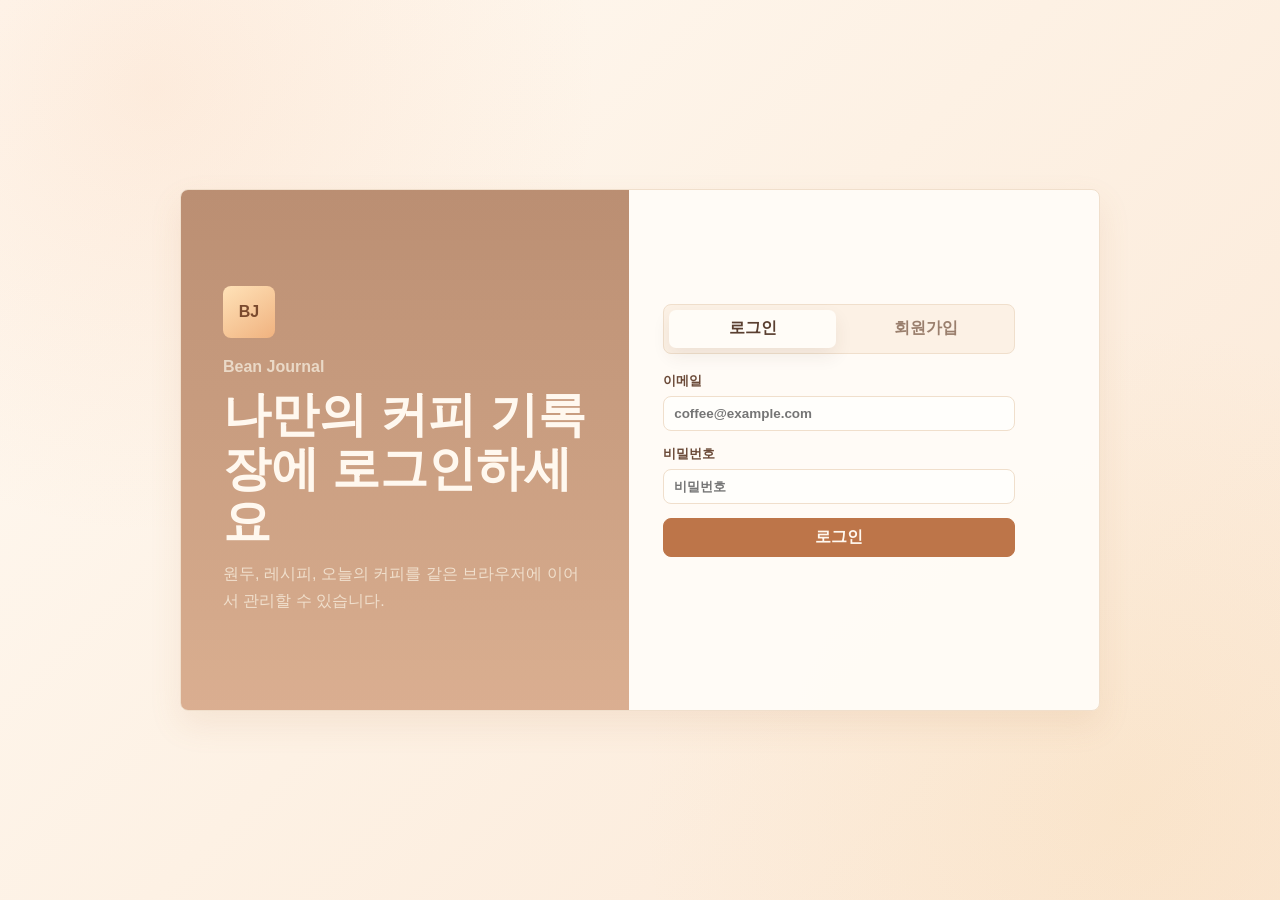
==== commit d5f13aa8: "Add files via upload" ====
--- a/index.html
+++ b/index.html
@@ -13,7 +13,7 @@
         <div class="auth-mark">BJ</div>
         <p class="auth-kicker">Bean Journal</p>
         <h1>나만의 커피 기록장에 로그인하세요</h1>
-        <p>원두, 레시피, 맛 기록을 같은 브라우저에 이어서 관리할 수 있습니다.</p>
+        <p>원두, 레시피, 오늘의 커피를 같은 브라우저에 이어서 관리할 수 있습니다.</p>
       </div>
 
       <div class="auth-panel">
@@ -59,17 +59,16 @@
         <div class="brand-mark">BJ</div>
         <div>
           <strong>Bean Journal</strong>
-          <span>원두, 레시피, 맛 기록</span>
+          <span>원두, 레시피, 오늘의 커피</span>
         </div>
       </div>
       <nav aria-label="기록 유형">
         <button class="nav-button active" type="button" data-view="beans"><span>01</span><span>원두 정보</span></button>
         <button class="nav-button" type="button" data-view="recipes"><span>02</span><span>레시피</span></button>
-        <button class="nav-button" type="button" data-view="tastings"><span>03</span><span>맛 기록</span></button>
-        <button class="nav-button" type="button" data-view="all"><span>04</span><span>전체 기록</span></button>
+        <button class="nav-button" type="button" data-view="tastings"><span>03</span><span>오늘의 커피</span></button>
       </nav>
       <div class="side-note">
-        원두를 먼저 저장한 뒤 레시피와 맛 기록에서 연결하면, 나중에 어떤 조건이 좋은 컵을 만들었는지 훨씬 쉽게 비교할 수 있습니다.
+        원두를 먼저 저장한 뒤 레시피와 오늘의 커피에서 연결하면, 나중에 어떤 조건이 좋은 컵을 만들었는지 훨씬 쉽게 비교할 수 있습니다.
       </div>
     </aside>
 
@@ -81,34 +80,23 @@
         </div>
         <div class="actions">
           <span class="user-chip" id="currentUserName"></span>
-          <button class="button" type="button" id="exportButton">내보내기</button>
-          <button class="button danger" type="button" id="clearButton">전체 삭제</button>
-          <button class="button" type="button" id="logoutButton">로그아웃</button>
-        </div>
-      </div>
-
-      <section class="dashboard" aria-label="요약">
-        <div class="metric">
-          <span>저장된 원두</span>
-          <strong id="beanCount">0</strong>
-          <small id="latestBean">아직 원두가 없습니다</small>
-        </div>
-        <div class="metric">
-          <span>레시피 수</span>
-          <strong id="recipeCount">0</strong>
-          <small id="favoriteRatio">비율 기록 대기</small>
-        </div>
-        <div class="metric">
-          <span>맛 기록</span>
-          <strong id="tastingCount">0</strong>
-          <small id="avgScore">평점 대기</small>
-        </div>
-        <div class="metric">
-          <span>최근 피드백</span>
-          <strong id="latestScore">-</strong>
-          <small id="latestFeedback">새 컵을 기록해보세요</small>
-        </div>
-      </section>
+          <div class="settings">
+            <button class="icon-button" type="button" id="settingsButton" aria-label="설정" title="설정" aria-haspopup="true" aria-expanded="false">⚙</button>
+            <div class="settings-menu hidden" id="settingsMenu" role="menu">
+              <label class="settings-item switch-item">
+                <span>다크 모드</span>
+                <input type="checkbox" id="darkModeToggle" role="switch" />
+                <span class="switch" aria-hidden="true"></span>
+              </label>
+              <div class="settings-divider"></div>
+              <button class="settings-item" type="button" id="exportButton" role="menuitem">내보내기</button>
+              <button class="settings-item" type="button" id="logoutButton" role="menuitem">로그아웃</button>
+              <div class="settings-divider"></div>
+              <button class="settings-item danger" type="button" id="clearButton" role="menuitem">전체 삭제</button>
+            </div>
+          </div>
+        </div>
+      </div>
 
       <section class="workspace">
         <section class="panel" id="formPanel">
@@ -117,7 +105,7 @@
               <h2 id="formTitle">원두 정보 추가</h2>
               <p id="formHelp">로스터리, 원산지, 품종, 가공방식, 로스팅 포인트를 저장합니다.</p>
             </div>
-            <button class="button" type="button" id="newButton">새 기록</button>
+            <button class="icon-button" type="button" id="newButton" aria-label="새 기록" title="새 기록">+</button>
           </div>
 
           <form id="beanForm" data-form="beans">
@@ -142,7 +130,6 @@
                   <option>Natural</option>
                   <option>Honey</option>
                   <option>Anaerobic</option>
-                  <option>Carbonic Maceration</option>
                   <option>Blend</option>
                 </select>
               </label>
@@ -226,14 +213,26 @@
                   <strong id="scoreValue">7</strong>
                 </div>
               </label>
-              <label class="wide">맛 기록
+              <div class="wide cupnote-builder">
+                <label for="cupNoteInput">컵노트</label>
+                <svg class="cupnote-wheel" id="cupNoteWheel" viewBox="-110 -110 220 220" role="group" aria-label="컵노트 향미 휠"></svg>
+                <div class="cupnote-input-row">
+                  <label class="cupnote-current" id="cupNoteCurrent" title="색상 직접 선택">
+                    <input type="color" id="cupNoteCustomColor" aria-label="색상 직접 선택" />
+                  </label>
+                  <input id="cupNoteInput" type="text" autocomplete="off" />
+                  <button class="button" type="button" id="addCupNoteButton">추가</button>
+                </div>
+                <div class="cupnote-list" id="cupNoteList"></div>
+              </div>
+              <label class="wide">특징
                 <textarea name="flavor" required placeholder="산미, 단맛, 바디, 후미, 향미를 자유롭게 기록"></textarea>
               </label>
               <label class="wide">피드백
                 <textarea name="feedback" placeholder="다음 추출에서 바꿀 점: 분쇄도, 온도, 물줄기, 비율 등"></textarea>
               </label>
             </fieldset>
-            <button class="button primary" type="submit">맛 기록 저장</button>
+            <button class="button primary" type="submit">오늘의 커피 저장</button>
           </form>
         </section>
 
@@ -241,11 +240,10 @@
           <div class="tabs" role="tablist" aria-label="목록 필터">
             <button class="tab active" type="button" data-tab="beans">원두</button>
             <button class="tab" type="button" data-tab="recipes">레시피</button>
-            <button class="tab" type="button" data-tab="tastings">맛 기록</button>
-            <button class="tab" type="button" data-tab="all">전체</button>
+            <button class="tab" type="button" data-tab="tastings">오늘의 커피</button>
           </div>
           <div class="list-tools">
-            <input id="searchInput" type="search" placeholder="검색: 원두명, 로스터리, 메모, 맛 기록" />
+            <input id="searchInput" type="search" placeholder="검색: 원두명, 로스터리, 메모, 특징, 컵노트" />
             <select id="sortSelect">
               <option value="newest">최신순</option>
               <option value="oldest">오래된순</option>
--- a/style.css
+++ b/style.css
@@ -1,17 +1,17 @@
     :root {
       color-scheme: light;
-      --ink: #4b3528;
-      --muted: #8a7465;
-      --line: #e3d3c2;
-      --paper: #fffaf2;
-      --wash: #f5ebdd;
-      --navy: #5a3b2c;
-      --teal: #8b5e3c;
-      --green: #6d7b4b;
-      --amber: #b8874a;
-      --rose: #a96d60;
-      --blue: #7d715f;
-      --shadow: 0 16px 34px rgba(82, 56, 39, 0.12);
+      --ink: #5a3f30;
+      --muted: #9a7f6d;
+      --line: #f0dfcc;
+      --paper: #fffcf7;
+      --wash: #fcf1e5;
+      --navy: #a86f4c;
+      --teal: #bd7549;
+      --green: #7f9156;
+      --amber: #d39b4f;
+      --rose: #c77a68;
+      --blue: #8f8270;
+      --shadow: 0 14px 32px rgba(190, 128, 84, 0.12);
       font-family: "Segoe UI", "Noto Sans KR", Arial, sans-serif;
     }
 
@@ -23,8 +23,9 @@
       margin: 0;
       min-height: 100vh;
       background:
-        radial-gradient(circle at 12% 10%, rgba(139, 94, 60, 0.12), transparent 30%),
-        linear-gradient(135deg, #fbf3e7 0%, #f4eadc 48%, #efe0cf 100%);
+        radial-gradient(circle at 12% 10%, rgba(244, 170, 120, 0.16), transparent 32%),
+        radial-gradient(circle at 88% 90%, rgba(240, 196, 120, 0.14), transparent 35%),
+        linear-gradient(135deg, #fffaf3 0%, #fdf1e4 48%, #fbe8d6 100%);
       color: var(--ink);
     }
 
@@ -50,7 +51,7 @@
       top: 0;
       height: 100vh;
       padding: 24px 18px;
-      background: var(--navy);
+      background: linear-gradient(180deg, #b87a54 0%, #9c6443 100%);
       color: #fff8ef;
     }
 
@@ -67,8 +68,8 @@
       width: 42px;
       height: 42px;
       border-radius: 8px;
-      background: linear-gradient(145deg, #e8c691, #a9764f);
-      color: #4a3022;
+      background: linear-gradient(145deg, #ffe2b8, #f0b27f);
+      color: #7a4a2e;
       font-weight: 900;
     }
 
@@ -80,7 +81,7 @@
     .brand span {
       display: block;
       margin-top: 2px;
-      color: #e4d1be;
+      color: #fbe6d2;
       font-size: 0.78rem;
     }
 
@@ -99,23 +100,23 @@
       border-radius: 8px;
       padding: 9px 11px;
       background: transparent;
-      color: #f1dfcc;
+      color: #fdeadb;
       text-align: left;
     }
 
     .nav-button:hover,
     .nav-button.active {
-      background: rgba(255, 248, 239, 0.14);
+      background: rgba(255, 248, 239, 0.2);
       color: #fff8ef;
     }
 
     .side-note {
       margin-top: 26px;
       padding: 14px;
-      border: 1px solid rgba(255, 248, 239, 0.18);
-      border-radius: 8px;
-      background: rgba(255, 248, 239, 0.08);
-      color: #ead9c7;
+      border: 1px solid rgba(255, 248, 239, 0.25);
+      border-radius: 8px;
+      background: rgba(255, 248, 239, 0.12);
+      color: #fdeedf;
       font-size: 0.86rem;
       line-height: 1.55;
     }
@@ -181,39 +182,116 @@
       color: #8a463c;
     }
 
-    .dashboard {
-      display: grid;
-      grid-template-columns: repeat(4, minmax(0, 1fr));
+    .icon-button {
+      display: grid;
+      place-items: center;
+      flex: none;
+      width: 38px;
+      height: 38px;
+      border: 1px solid var(--line);
+      border-radius: 8px;
+      padding: 0;
+      background: var(--paper);
+      color: var(--ink);
+      font-size: 1.35rem;
+      font-weight: 700;
+      line-height: 1;
+    }
+
+    .icon-button:hover {
+      border-color: var(--teal);
+      color: var(--teal);
+    }
+
+    .settings {
+      position: relative;
+    }
+
+    .settings-menu {
+      position: absolute;
+      top: calc(100% + 6px);
+      right: 0;
+      z-index: 20;
+      display: grid;
+      min-width: 190px;
+      padding: 6px;
+      border: 1px solid var(--line);
+      border-radius: 8px;
+      background: var(--paper);
+      box-shadow: var(--shadow);
+    }
+
+    .settings-item {
+      display: flex;
+      align-items: center;
+      justify-content: space-between;
       gap: 12px;
-      margin-bottom: 18px;
-    }
-
-    .metric {
-      min-height: 104px;
-      padding: 16px;
-      border: 1px solid var(--line);
-      border-radius: 8px;
-      background: rgba(255, 250, 242, 0.9);
-      box-shadow: var(--shadow);
-    }
-
-    .metric span {
-      display: block;
-      color: var(--muted);
-      font-size: 0.82rem;
-    }
-
-    .metric strong {
-      display: block;
-      margin-top: 8px;
-      font-size: 1.65rem;
-    }
-
-    .metric small {
-      display: block;
-      margin-top: 5px;
-      color: var(--muted);
-      line-height: 1.35;
+      width: 100%;
+      min-height: 38px;
+      border: 0;
+      border-radius: 6px;
+      padding: 8px 10px;
+      background: transparent;
+      color: var(--ink);
+      font-size: 0.9rem;
+      font-weight: 700;
+      text-align: left;
+      cursor: pointer;
+    }
+
+    .settings-item:hover {
+      background: var(--wash);
+    }
+
+    .settings-item.danger {
+      color: #a0473b;
+    }
+
+    .settings-divider {
+      height: 1px;
+      margin: 4px 2px;
+      background: var(--line);
+    }
+
+    .switch-item input {
+      position: absolute;
+      width: 1px;
+      height: 1px;
+      opacity: 0;
+    }
+
+    .switch {
+      position: relative;
+      flex: none;
+      width: 36px;
+      height: 20px;
+      border-radius: 999px;
+      background: var(--line);
+      transition: background 0.2s;
+    }
+
+    .switch::after {
+      content: "";
+      position: absolute;
+      top: 2px;
+      left: 2px;
+      width: 16px;
+      height: 16px;
+      border-radius: 50%;
+      background: #fff;
+      transition: transform 0.2s;
+    }
+
+    .switch-item input:checked + .switch {
+      background: var(--teal);
+    }
+
+    .switch-item input:checked + .switch::after {
+      transform: translateX(16px);
+    }
+
+    .switch-item input:focus-visible + .switch {
+      box-shadow: 0 0 0 3px rgba(139, 94, 60, 0.3);
     }
 
     .workspace {
@@ -227,7 +305,7 @@
     .list-panel {
       border: 1px solid var(--line);
       border-radius: 8px;
-      background: rgba(255, 250, 242, 0.94);
+      background: rgba(255, 252, 247, 0.95);
       box-shadow: var(--shadow);
     }
 
@@ -280,7 +358,7 @@
     label {
       display: grid;
       gap: 6px;
-      color: #5b4031;
+      color: #6b4a38;
       font-size: 0.84rem;
       font-weight: 700;
     }
@@ -292,7 +370,7 @@
       border: 1px solid var(--line);
       border-radius: 8px;
       padding: 9px 10px;
-      background: #fffdf8;
+      background: #fffefb;
       color: var(--ink);
       outline: none;
     }
@@ -307,7 +385,7 @@
     select:focus,
     textarea:focus {
       border-color: var(--teal);
-      box-shadow: 0 0 0 3px rgba(139, 94, 60, 0.14);
+      box-shadow: 0 0 0 3px rgba(189, 117, 73, 0.18);
     }
 
     .wide {
@@ -376,10 +454,10 @@
 
     .step-preview {
       min-height: 48px;
-      border: 1px dashed #d9bfa4;
+      border: 1px dashed #efcaa8;
       border-radius: 8px;
       padding: 10px;
-      background: #fff7ec;
+      background: #fff8ef;
       color: var(--muted);
       font-size: 0.86rem;
       line-height: 1.55;
@@ -390,6 +468,126 @@
       display: flex;
       flex-wrap: wrap;
       gap: 8px;
+    }
+
+    .cupnote-builder {
+      display: grid;
+      gap: 10px;
+    }
+
+    .cupnote-wheel {
+      display: block;
+      width: 100%;
+      max-width: 340px;
+      margin: 0 auto;
+      font-family: inherit;
+      user-select: none;
+    }
+
+    .wheel-seg {
+      stroke: var(--paper);
+      stroke-width: 0.8;
+      cursor: pointer;
+      outline: none;
+      transition: opacity 0.15s;
+    }
+
+    .wheel-seg:hover,
+    .wheel-seg:focus-visible {
+      opacity: 0.82;
+    }
+
+    .wheel-seg.selected {
+      stroke: var(--ink);
+      stroke-width: 2;
+    }
+
+    .wheel-labels text {
+      text-anchor: middle;
+      dominant-baseline: central;
+      pointer-events: none;
+    }
+
+    .wheel-center {
+      stroke: var(--paper);
+      stroke-width: 3;
+      transition: fill 0.2s;
+    }
+
+    .cupnote-input-row {
+      display: grid;
+      grid-template-columns: auto 1fr auto;
+      gap: 8px;
+      align-items: center;
+    }
+
+    .cupnote-current {
+      position: relative;
+      display: block;
+      width: 30px;
+      height: 30px;
+      border: 2px solid var(--paper);
+      border-radius: 50%;
+      background: var(--note-color);
+      box-shadow: 0 0 0 1px var(--line);
+      cursor: pointer;
+    }
+
+    .cupnote-current input {
+      position: absolute;
+      inset: 0;
+      width: 100%;
+      height: 100%;
+      padding: 0;
+      border: 0;
+      opacity: 0;
+      cursor: pointer;
+    }
+
+    .cupnote-list {
+      display: flex;
+      flex-wrap: wrap;
+      gap: 6px;
+    }
+
+    .cupnote {
+      display: inline-flex;
+      align-items: center;
+      gap: 6px;
+      border: 1px solid color-mix(in srgb, var(--note-color) 45%, transparent);
+      border-radius: 999px;
+      padding: 4px 10px;
+      background: color-mix(in srgb, var(--note-color) 16%, transparent);
+      color: var(--ink);
+      font-size: 0.8rem;
+      font-weight: 800;
+    }
+
+    .cupnote::before {
+      content: "";
+      width: 8px;
+      height: 8px;
+      border-radius: 50%;
+      background: var(--note-color);
+    }
+
+    .cupnote-remove {
+      border: 0;
+      padding: 0 0 0 2px;
+      background: transparent;
+      color: var(--muted);
+      font-size: 0.95rem;
+      font-weight: 800;
+      line-height: 1;
+    }
+
+    .cupnote-remove:hover {
+      color: var(--ink);
+    }
+
+    .cupnote-empty {
+      color: var(--muted);
+      font-size: 0.82rem;
     }
 
     .tabs {
@@ -409,9 +607,9 @@
     }
 
     .tab.active {
-      border-color: #d9bfa4;
-      background: #f8ead8;
-      color: #6c442c;
+      border-color: #f2cfae;
+      background: #fdebd9;
+      color: #9a5a36;
     }
 
     .list-tools {
@@ -437,7 +635,7 @@
       border: 1px solid var(--line);
       border-radius: 8px;
       padding: 13px;
-      background: #fffaf2;
+      background: #fffdf9;
     }
 
     .entry-top {
@@ -472,25 +670,25 @@
     .tag {
       border-radius: 999px;
       padding: 4px 8px;
-      background: #f4eadc;
-      color: #6a4d3b;
+      background: #fbeee0;
+      color: #7a5540;
       font-size: 0.75rem;
       font-weight: 800;
     }
 
     .tag.green {
-      background: #eef2e4;
-      color: #5f6e3f;
+      background: #eff5e3;
+      color: #5f7040;
     }
 
     .tag.amber {
-      background: #fff1dc;
-      color: #8d5d22;
+      background: #fff0d6;
+      color: #9a6522;
     }
 
     .tag.rose {
-      background: #fff0eb;
-      color: #955448;
+      background: #ffece6;
+      color: #a6574a;
     }
 
     .entry-actions {
@@ -506,7 +704,7 @@
       border: 1px solid var(--line);
       border-radius: 8px;
       background: var(--paper);
-      color: #5a3b2c;
+      color: var(--ink);
       font-weight: 800;
     }
 
@@ -557,7 +755,6 @@
       }
 
       .topbar,
-      .dashboard,
       .list-tools,
       fieldset,
       .grind-row,
@@ -570,7 +767,7 @@
       }
 
       .actions {
-        justify-content: stretch;
+        justify-content: space-between;
       }
 
       .button,
@@ -601,7 +798,7 @@
       overflow: hidden;
       border: 1px solid var(--line);
       border-radius: 8px;
-      background: rgba(255, 250, 242, 0.95);
+      background: rgba(255, 252, 247, 0.96);
       box-shadow: var(--shadow);
     }
 
@@ -612,7 +809,7 @@
       min-height: 520px;
       padding: 42px;
       background:
-        linear-gradient(rgba(90, 59, 44, 0.76), rgba(90, 59, 44, 0.7)),
+        linear-gradient(rgba(160, 100, 64, 0.72), rgba(196, 128, 82, 0.62)),
         url("https://images.unsplash.com/photo-1495474472287-4d71bcdd2085?auto=format&fit=crop&w=1000&q=80") center / cover;
       color: #fff8ef;
     }
@@ -623,8 +820,8 @@
       width: 52px;
       height: 52px;
       border-radius: 8px;
-      background: #e8c691;
-      color: #4a3022;
+      background: linear-gradient(145deg, #ffe2b8, #f0b27f);
+      color: #7a4a2e;
       font-weight: 900;
     }
 
@@ -661,7 +858,7 @@
       padding: 5px;
       border: 1px solid var(--line);
       border-radius: 8px;
-      background: #f5ebdd;
+      background: var(--wash);
     }
 
     .auth-tab {
@@ -699,7 +896,7 @@
       border: 1px solid var(--line);
       border-radius: 8px;
       padding: 7px 10px;
-      background: #fffdf8;
+      background: #fffefb;
       color: var(--muted);
       font-size: 0.86rem;
       font-weight: 800;
@@ -723,3 +920,93 @@
         padding: 24px;
       }
     }
+
+    /* 다크 모드 */
+    body.dark {
+      color-scheme: dark;
+      --ink: #f1e4d6;
+      --muted: #b9a594;
+      --line: #4a3a30;
+      --paper: #2a211c;
+      --wash: #3a2e27;
+      --navy: #1c1512;
+      --teal: #c98f5f;
+      --green: #a9b87f;
+      --rose: #e09a8b;
+      --shadow: 0 16px 34px rgba(0, 0, 0, 0.35);
+      background:
+        radial-gradient(circle at 12% 10%, rgba(201, 143, 95, 0.1), transparent 30%),
+        linear-gradient(135deg, #1f1814 0%, #231b16 48%, #1a1411 100%);
+    }
+
+    body.dark aside {
+      background: var(--navy);
+    }
+
+    body.dark .panel,
+    body.dark .list-panel,
+    body.dark .auth-card {
+      background: rgba(42, 33, 28, 0.94);
+    }
+
+    body.dark label {
+      color: #dcc8b6;
+    }
+
+    body.dark input,
+    body.dark select,
+    body.dark textarea,
+    body.dark .user-chip {
+      background: #1f1814;
+    }
+
+    body.dark .entry {
+      background: #2f251f;
+    }
+
+    body.dark .step-preview {
+      border-color: #5a4638;
+      background: #251d18;
+    }
+
+    body.dark .button.primary {
+      color: #1f1814;
+    }
+
+    body.dark .tab.active {
+      border-color: #5a4638;
+      background: #3a2e27;
+      color: #f1e4d6;
+    }
+
+    body.dark .tag {
+      background: #3a2e27;
+      color: #e4d1be;
+    }
+
+    body.dark .tag.green {
+      background: #2f3423;
+      color: #c3d09a;
+    }
+
+    body.dark .tag.amber {
+      background: #3d2f1c;
+      color: #e5b878;
+    }
+
+    body.dark .tag.rose {
+      background: #3d2622;
+      color: #e8a597;
+    }
+
+    body.dark .mini-button {
+      color: var(--ink);
+    }
+
+    body.dark .auth-tabs {
+      background: #1f1814;
+    }
+
+    body.dark .settings-item.danger {
+      color: #e8897a;
+    }
